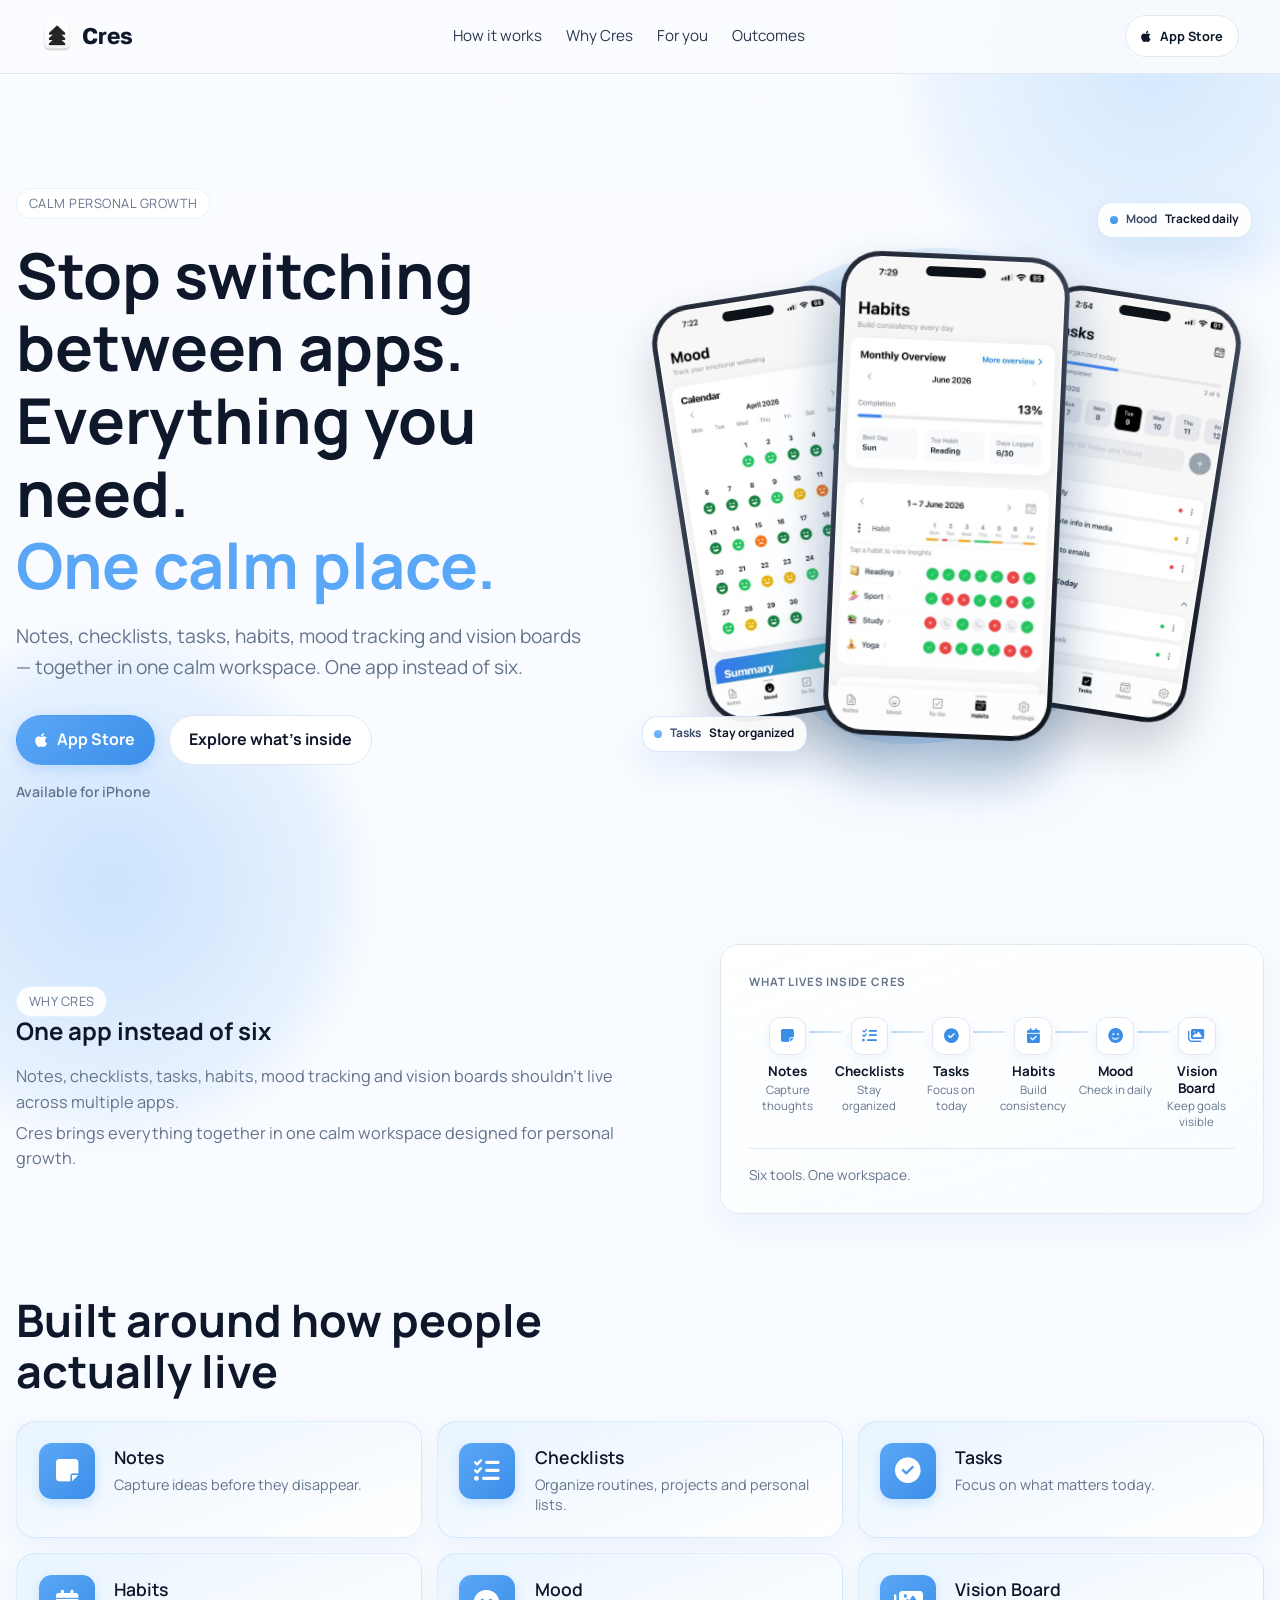
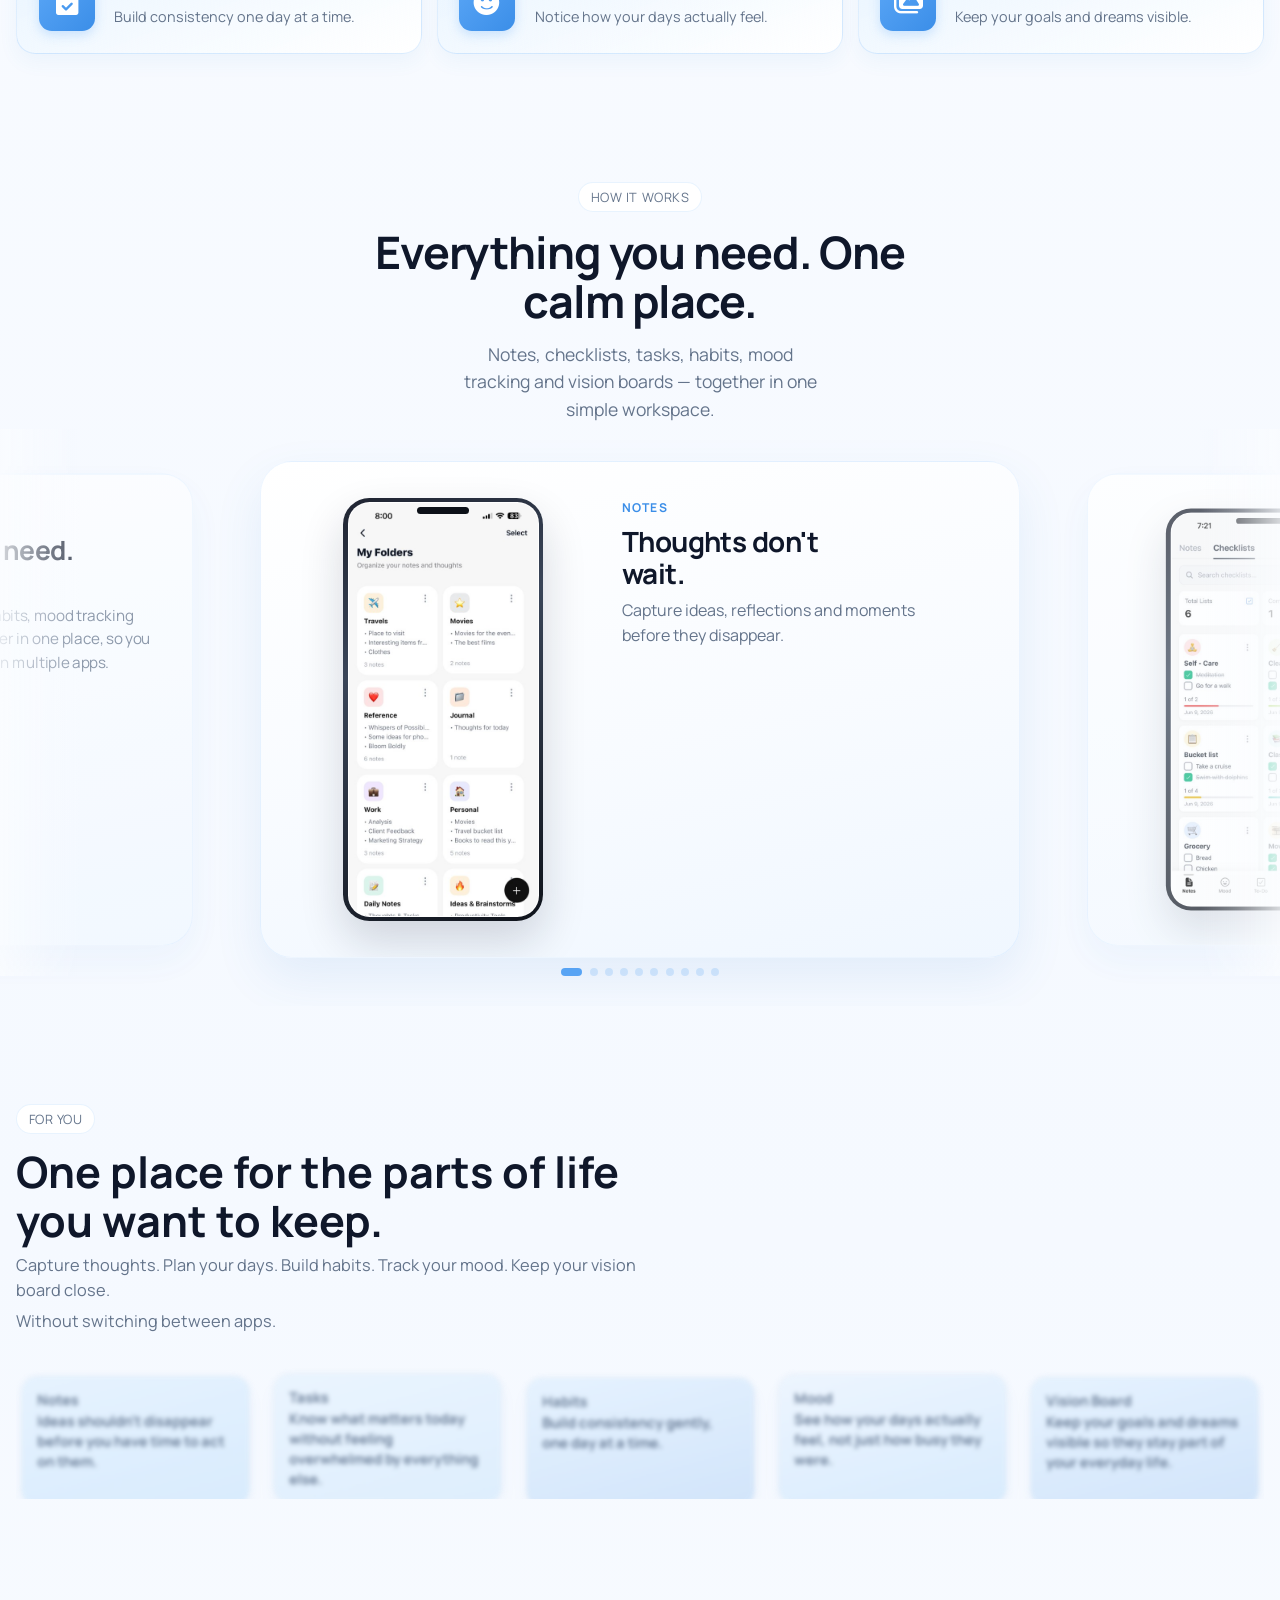
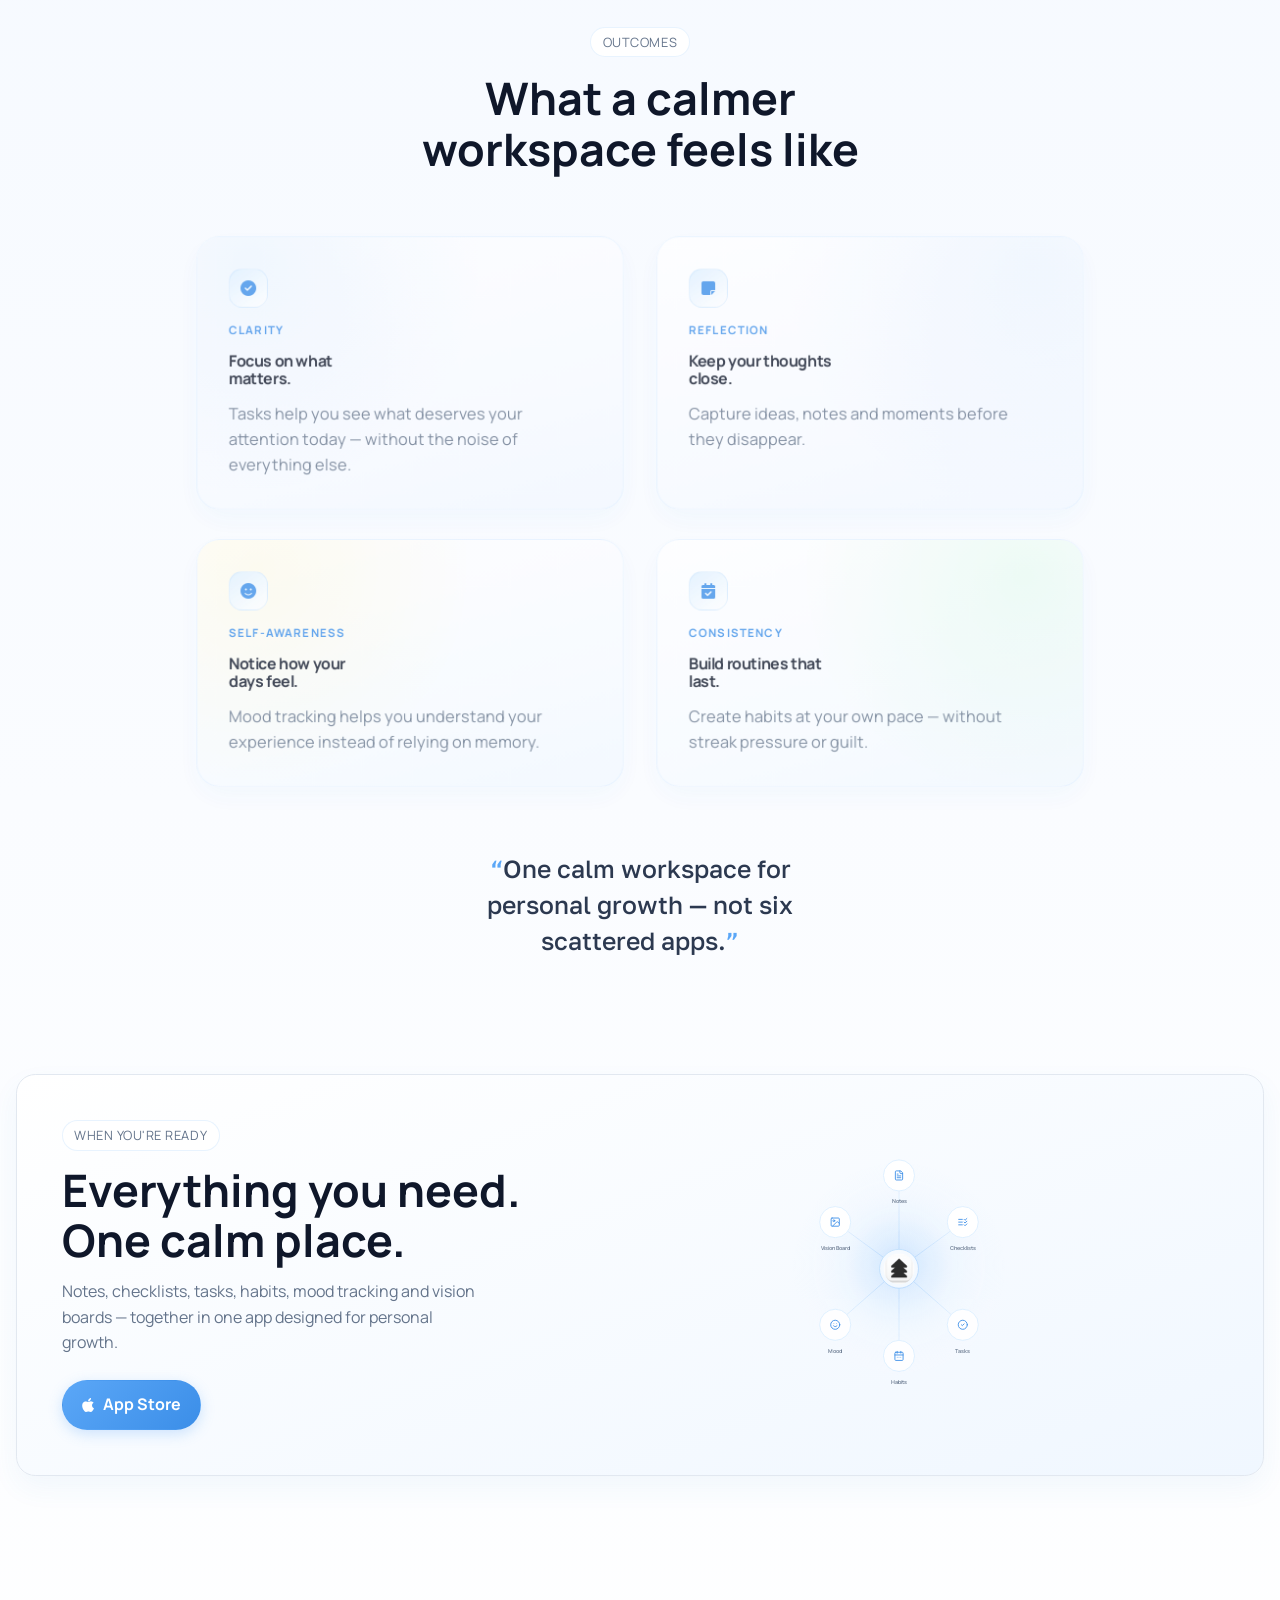
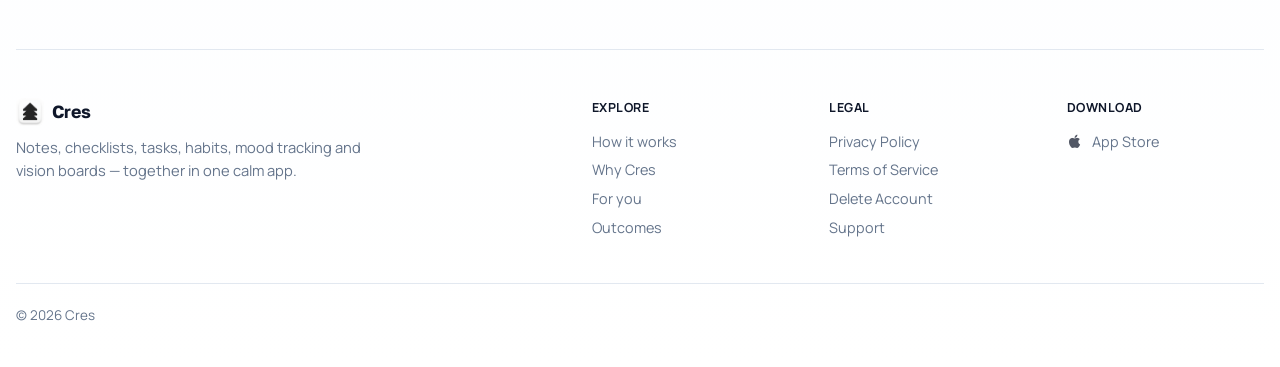
==== cres_v2/index.html @ 676e7a60 "Add files via upload" ====
<!doctype html>
<html lang="en">
  <head>
    <meta charset="UTF-8" />
    <meta name="viewport" content="width=device-width, initial-scale=1.0" />
    <meta
      name="description"
      content="Cres brings notes, checklists, tasks, habits, mood tracking and vision boards together in one calm workspace designed for personal growth."
    />
    <meta name="theme-color" content="#5BA7F7" />
    <link rel="canonical" href="https://cres-global.com/" />
    <meta property="og:type" content="website" />
    <meta property="og:site_name" content="Cres" />
    <meta property="og:title" content="Cres — Personal Growth in One Calm Workspace" />
    <meta
      property="og:description"
      content="Cres brings notes, checklists, tasks, habits, mood tracking and vision boards together in one calm workspace designed for personal growth."
    />
    <meta property="og:image" content="https://cres-global.com/assets/logo.png" />
    <meta property="og:url" content="https://cres-global.com/" />
    <meta name="twitter:card" content="summary_large_image" />
    <meta name="twitter:title" content="Cres — Personal Growth in One Calm Workspace" />
    <meta
      name="twitter:description"
      content="Cres brings notes, checklists, tasks, habits, mood tracking and vision boards together in one calm workspace designed for personal growth."
    />
    <meta name="twitter:image" content="https://cres-global.com/assets/logo.png" />
    <title>Cres — Personal Growth in One Calm Workspace</title>
    <link rel="icon" href="assets/logo.png" type="image/png" sizes="32x32" />
    <link rel="apple-touch-icon" href="assets/logo.png" sizes="180x180" />
    <link rel="preconnect" href="https://fonts.googleapis.com" />
    <link rel="preconnect" href="https://fonts.gstatic.com" crossorigin />
    <link
      href="https://fonts.googleapis.com/css2?family=Manrope:wght@400;500;700;800&family=Golos+Text:wght@500;700&display=swap"
      rel="stylesheet"
    />
    <link rel="stylesheet" href="https://cdnjs.cloudflare.com/ajax/libs/font-awesome/6.4.0/css/all.min.css" />
    <link rel="stylesheet" href="styles.css?v=20260709" />
  </head>
  <body>
    <div class="bg-glow glow-a" aria-hidden="true"></div>
    <div class="bg-glow glow-b" aria-hidden="true"></div>

    <header class="site-header">
      <a href="#top" class="logo">
        <img src="assets/logo.png" alt="" class="logo-mark" width="32" height="32" />
        Cres
      </a>
      <nav class="main-nav" aria-label="Main navigation">
        <a href="#features">How it works</a>
        <a href="#beyond">Why Cres</a>
        <a href="#audience">For you</a>
        <a href="#value">Outcomes</a>
      </nav>
      <div class="store-links" aria-label="Download links">
        <a href="https://apps.apple.com/us/app/cres-life-organizer/id6792547993" data-store="appstore" class="button button-ghost store-button">
          <i class="fa-brands fa-apple" aria-hidden="true"></i>
          App Store
        </a>
      </div>
      <button
        type="button"
        class="menu-toggle"
        aria-expanded="false"
        aria-controls="mobile-nav"
        aria-label="Open menu"
      >
        <span class="menu-toggle-bar" aria-hidden="true"></span>
        <span class="menu-toggle-bar" aria-hidden="true"></span>
        <span class="menu-toggle-bar" aria-hidden="true"></span>
      </button>
    </header>

    <div class="mobile-nav-backdrop" aria-hidden="true"></div>
    <nav id="mobile-nav" class="mobile-nav" aria-label="Mobile navigation" aria-hidden="true">
      <a href="#features">How it works</a>
      <a href="#beyond">Why Cres</a>
      <a href="#audience">For you</a>
      <a href="#value">Outcomes</a>
      <a href="#cta">Download</a>
      <div class="mobile-nav-stores">
        <a href="https://apps.apple.com/us/app/cres-life-organizer/id6792547993" data-store="appstore" class="mobile-store-link">
          <i class="fa-brands fa-apple" aria-hidden="true"></i>
          App Store
        </a>
      </div>
    </nav>

    <main id="top">
      <section class="hero reveal">
        <div class="hero-content">
          <p class="eyebrow">Calm personal growth</p>
          <h1>
            Stop switching between apps.
            <span class="hero-line-two">Everything you need. <span class="hero-accent">One calm place.</span></span>
          </h1>
          <p class="hero-copy">
            Notes, checklists, tasks, habits, mood tracking and vision boards —
            together in one calm workspace. One app instead of six.
          </p>
          <div class="hero-actions">
            <a href="https://apps.apple.com/us/app/cres-life-organizer/id6792547993" data-store="appstore" class="button">
              <i class="fa-brands fa-apple" aria-hidden="true"></i>
              App Store
            </a>
            <a href="#features" class="button button-ghost">Explore what's inside</a>
          </div>
          <p class="hero-platform-line">Available for iPhone</p>
        </div>
        <figure class="hero-visual" aria-label="Cres app — Mood, Habits and Tasks">
          <div class="hero-aura" aria-hidden="true"></div>
          <div class="hero-chip chip-top" aria-hidden="true">
            <span class="chip-dot"></span>
            Mood
            <strong>Tracked daily</strong>
          </div>
          <div class="hero-chip chip-bottom" aria-hidden="true">
            <span class="chip-dot chip-dot-soft"></span>
            Tasks
            <strong>Stay organized</strong>
          </div>
          <div class="hero-phones" aria-hidden="true">
            <div class="phone-mockup phone-mockup-left">
              <div class="phone-notch"></div>
              <div class="phone-screen">
                <img
                  src="assets/app-mood-screen.png"
                  alt="Cres Mood — calendar and emotional wellbeing"
                  class="phone-screen-img phone-crop-mood"
                  width="472"
                  height="1024"
                  loading="lazy"
                />
              </div>
            </div>
            <div class="phone-mockup phone-mockup-center" role="img" aria-label="Cres Habits — build consistency every day">
              <div class="phone-notch"></div>
              <div class="phone-screen">
                <img
                  src="assets/app-habits-screen.png"
                  alt="Cres Habits — weekly progress and consistency"
                  class="phone-screen-img phone-crop-habits"
                  width="472"
                  height="1024"
                  loading="eager"
                  fetchpriority="high"
                />
              </div>
            </div>
            <div class="phone-mockup phone-mockup-right">
              <div class="phone-notch"></div>
              <div class="phone-screen">
                <img
                  src="assets/app-tasks-screen.png"
                  alt="Cres Tasks — daily organization and focus"
                  class="phone-screen-img phone-crop-tasks"
                  width="490"
                  height="1024"
                  loading="lazy"
                />
              </div>
            </div>
          </div>
        </figure>
      </section>

      <section id="beyond" class="section reveal">
        <div class="beyond-layout">
          <div>
            <p class="eyebrow">Why Cres</p>
            <h2>One app instead of six</h2>
            <p class="audience-lead">
              Notes, checklists, tasks, habits, mood tracking and vision boards
              shouldn't live across multiple apps.
            </p>
            <p class="audience-lead">
              Cres brings everything together in one calm workspace designed for
              personal growth.
            </p>
          </div>
          <div class="beyond-flow-card" aria-label="Essential tools in one workspace">
            <p class="beyond-flow-label">What lives inside Cres</p>
            <ol class="beyond-flow-track">
              <li class="flow-node">
                <span class="flow-node-icon" aria-hidden="true"><i class="fas fa-note-sticky"></i></span>
                <span class="flow-node-text">
                  <span class="flow-node-label">Notes</span>
                  <span class="flow-node-hint">Capture thoughts</span>
                </span>
              </li>
              <li class="flow-node">
                <span class="flow-node-icon" aria-hidden="true"><i class="fas fa-list-check"></i></span>
                <span class="flow-node-text">
                  <span class="flow-node-label">Checklists</span>
                  <span class="flow-node-hint">Stay organized</span>
                </span>
              </li>
              <li class="flow-node">
                <span class="flow-node-icon" aria-hidden="true"><i class="fas fa-circle-check"></i></span>
                <span class="flow-node-text">
                  <span class="flow-node-label">Tasks</span>
                  <span class="flow-node-hint">Focus on today</span>
                </span>
              </li>
              <li class="flow-node">
                <span class="flow-node-icon" aria-hidden="true"><i class="fas fa-calendar-check"></i></span>
                <span class="flow-node-text">
                  <span class="flow-node-label">Habits</span>
                  <span class="flow-node-hint">Build consistency</span>
                </span>
              </li>
              <li class="flow-node">
                <span class="flow-node-icon" aria-hidden="true"><i class="fas fa-face-smile"></i></span>
                <span class="flow-node-text">
                  <span class="flow-node-label">Mood</span>
                  <span class="flow-node-hint">Check in daily</span>
                </span>
              </li>
              <li class="flow-node">
                <span class="flow-node-icon" aria-hidden="true"><i class="fas fa-images"></i></span>
                <span class="flow-node-text">
                  <span class="flow-node-label">Vision Board</span>
                  <span class="flow-node-hint">Keep goals visible</span>
                </span>
              </li>
            </ol>
            <p class="beyond-flow-caption">Six tools. One workspace.</p>
          </div>
        </div>
      </section>

      <section class="section reveal principles-grid">
        <div class="section-heading principles-heading">
          <h2>Built around how people actually live</h2>
        </div>
        <div class="principles-wrapper">
          <article class="principle-card">
            <div class="principle-icon">
              <i class="fas fa-note-sticky"></i>
            </div>
            <div class="principle-content">
              <strong>Notes</strong>
              <span>Capture ideas before they disappear.</span>
            </div>
          </article>
          <article class="principle-card">
            <div class="principle-icon">
              <i class="fas fa-list-check"></i>
            </div>
            <div class="principle-content">
              <strong>Checklists</strong>
              <span>Organize routines, projects and personal lists.</span>
            </div>
          </article>
          <article class="principle-card">
            <div class="principle-icon">
              <i class="fas fa-circle-check"></i>
            </div>
            <div class="principle-content">
              <strong>Tasks</strong>
              <span>Focus on what matters today.</span>
            </div>
          </article>
          <article class="principle-card">
            <div class="principle-icon">
              <i class="fas fa-calendar-check"></i>
            </div>
            <div class="principle-content">
              <strong>Habits</strong>
              <span>Build consistency one day at a time.</span>
            </div>
          </article>
          <article class="principle-card">
            <div class="principle-icon">
              <i class="fas fa-face-smile"></i>
            </div>
            <div class="principle-content">
              <strong>Mood</strong>
              <span>Notice how your days actually feel.</span>
            </div>
          </article>
          <article class="principle-card">
            <div class="principle-icon">
              <i class="fas fa-images"></i>
            </div>
            <div class="principle-content">
              <strong>Vision Board</strong>
              <span>Keep your goals and dreams visible.</span>
            </div>
          </article>
        </div>
      </section>

      <section id="features" class="section reveal">
        <div class="section-heading features-heading">
          <p class="eyebrow">How it works</p>
          <h2 class="features-title">Everything you need. One calm place.</h2>
          <p class="features-lead">
            Notes, checklists, tasks, habits, mood tracking and vision boards — together in one simple workspace.
          </p>
        </div>

        <div class="story-carousel-wrap">
          <div
            class="story-carousel"
            role="region"
            aria-label="What you can do with Cres — scroll to explore"
            tabindex="0"
          >
            <article class="story-slide">
              <div class="story-slide-visual">
                <div class="features-phone features-phone--story">
                  <div class="features-phone-bezel">
                    <div class="features-phone-notch" aria-hidden="true"></div>
                    <div class="features-phone-screen">
                      <img
                        src="assets/app-notes-screen.png"
                        alt="Cres Notes — folders for thoughts and reflections"
                        width="472"
                        height="1024"
                        loading="lazy"
                      />
                    </div>
                  </div>
                </div>
              </div>
              <div class="story-slide-copy">
                <p class="story-slide-label">Notes</p>
                <h3>Thoughts don't wait.</h3>
                <p>Capture ideas, reflections and moments before they disappear.</p>
              </div>
            </article>

            <article class="story-slide">
              <div class="story-slide-visual">
                <div class="features-phone features-phone--story">
                  <div class="features-phone-bezel">
                    <div class="features-phone-notch" aria-hidden="true"></div>
                    <div class="features-phone-screen">
                      <img
                        src="assets/app-checklists-screen.png"
                        alt="Cres Checklists — organized lists for everyday life"
                        width="472"
                        height="1024"
                        loading="lazy"
                      />
                    </div>
                  </div>
                </div>
              </div>
              <div class="story-slide-copy">
                <p class="story-slide-label">Checklists</p>
                <h3>Turn plans into action.</h3>
                <p>From grocery lists to travel packing, keep everything organized in one place.</p>
              </div>
            </article>

            <article class="story-slide">
              <div class="story-slide-visual">
                <div class="features-phone features-phone--story">
                  <div class="features-phone-bezel">
                    <div class="features-phone-notch" aria-hidden="true"></div>
                    <div class="features-phone-screen">
                      <img
                        src="assets/app-tasks-screen.png"
                        alt="Cres Tasks — clarity over clutter"
                        width="490"
                        height="1024"
                        loading="lazy"
                      />
                    </div>
                  </div>
                </div>
              </div>
              <div class="story-slide-copy">
                <p class="story-slide-label">Tasks</p>
                <h3>Clarity over clutter.</h3>
                <p>Focus on what matters today without feeling buried under everything else.</p>
              </div>
            </article>

            <article class="story-slide">
              <div class="story-slide-visual">
                <div class="features-phone features-phone--story">
                  <div class="features-phone-bezel">
                    <div class="features-phone-notch" aria-hidden="true"></div>
                    <div class="features-phone-screen">
                      <img
                        src="assets/app-habits-screen.png"
                        alt="Cres Habits — weekly rhythm and consistency"
                        width="472"
                        height="1024"
                        loading="lazy"
                      />
                    </div>
                  </div>
                </div>
              </div>
              <div class="story-slide-copy">
                <p class="story-slide-label">Habits</p>
                <h3>See what you return to.</h3>
                <p>Notice the quiet rhythms of your days without turning life into a scoreboard.</p>
              </div>
            </article>

            <article class="story-slide">
              <div class="story-slide-visual">
                <div class="features-phone features-phone--story">
                  <div class="features-phone-bezel">
                    <div class="features-phone-notch" aria-hidden="true"></div>
                    <div class="features-phone-screen">
                      <img
                        src="assets/app-mood-screen.png"
                        alt="Cres Mood — emotional calendar and daily check-ins"
                        class="story-shot-mood"
                        width="472"
                        height="1024"
                        loading="lazy"
                      />
                    </div>
                  </div>
                </div>
              </div>
              <div class="story-slide-copy">
                <p class="story-slide-label">Mood</p>
                <h3>Feelings have a shape.</h3>
                <p>Understand how your days actually feel, not just how busy they were.</p>
              </div>
            </article>

            <article class="story-slide">
              <div class="story-slide-visual">
                <div class="features-phone features-phone--story">
                  <div class="features-phone-bezel">
                    <div class="features-phone-notch" aria-hidden="true"></div>
                    <div class="features-phone-screen">
                      <img
                        src="assets/app-vision-board-screen.png"
                        alt="Cres Vision Board — goals and inspirations"
                        width="472"
                        height="1024"
                        loading="lazy"
                      />
                    </div>
                  </div>
                </div>
              </div>
              <div class="story-slide-copy">
                <p class="story-slide-label">Vision Board</p>
                <h3>Keep your future visible.</h3>
                <p>Collect goals, inspiration, places, experiences and dreams in one visual space you'll actually revisit.</p>
              </div>
            </article>

            <article class="story-slide">
              <div class="story-slide-visual">
                <div class="features-phone features-phone--story">
                  <div class="features-phone-bezel">
                    <div class="features-phone-notch" aria-hidden="true"></div>
                    <div class="features-phone-screen">
                      <img
                        src="assets/app-habit-analytics-screen.png"
                        alt="Cres Habit Analytics — streaks, heatmaps and progress"
                        width="472"
                        height="1024"
                        loading="lazy"
                      />
                    </div>
                  </div>
                </div>
              </div>
              <div class="story-slide-copy">
                <p class="story-slide-label">Habit Analytics</p>
                <h3>See your consistency.</h3>
                <p>Review streaks, heatmaps and progress for each habit — clearly and at your own pace.</p>
              </div>
            </article>

            <article class="story-slide">
              <div class="story-slide-visual">
                <div class="features-phone features-phone--story">
                  <div class="features-phone-bezel">
                    <div class="features-phone-notch" aria-hidden="true"></div>
                    <div class="features-phone-screen">
                      <img
                        src="assets/app-mood-analytics-screen.png"
                        alt="Cres Mood Analytics — mood counter and mood over time"
                        width="472"
                        height="1024"
                        loading="lazy"
                      />
                    </div>
                  </div>
                </div>
              </div>
              <div class="story-slide-copy">
                <p class="story-slide-label">Mood Analytics</p>
                <h3>Your mood over time.</h3>
                <p>Browse summaries, counters and trends from the moods you've logged — week by week.</p>
              </div>
            </article>

            <article class="story-slide">
              <div class="story-slide-visual">
                <div class="features-phone features-phone--story">
                  <div class="features-phone-bezel">
                    <div class="features-phone-notch" aria-hidden="true"></div>
                    <div class="features-phone-screen">
                      <img
                        src="assets/app-privacy-screen.png"
                        alt="Cres Privacy — App Locked with biometrics and PIN"
                        class="story-shot-privacy"
                        width="472"
                        height="1024"
                        loading="lazy"
                      />
                    </div>
                  </div>
                </div>
              </div>
              <div class="story-slide-copy">
                <p class="story-slide-label">Privacy</p>
                <h3>Your space stays yours.</h3>
                <p>Protect personal thoughts with PIN lock and biometric authentication.</p>
              </div>
            </article>

            <article class="story-slide story-slide--connected">
              <div class="story-slide-visual">
                <div class="story-connected-visual" aria-hidden="true">
                  <div class="story-connected-phones">
                    <div class="story-connected-phone">
                      <div class="story-connected-bezel">
                        <div class="story-connected-notch" aria-hidden="true"></div>
                        <div class="story-connected-screen">
                          <img src="assets/app-notes-screen.png" alt="" width="472" height="1024" loading="lazy" />
                        </div>
                      </div>
                    </div>
                    <div class="story-connected-phone">
                      <div class="story-connected-bezel">
                        <div class="story-connected-notch" aria-hidden="true"></div>
                        <div class="story-connected-screen">
                          <img src="assets/app-checklists-screen.png" alt="" width="472" height="1024" loading="lazy" />
                        </div>
                      </div>
                    </div>
                    <div class="story-connected-phone">
                      <div class="story-connected-bezel">
                        <div class="story-connected-notch" aria-hidden="true"></div>
                        <div class="story-connected-screen">
                          <img src="assets/app-tasks-screen.png" alt="" width="490" height="1024" loading="lazy" />
                        </div>
                      </div>
                    </div>
                    <div class="story-connected-phone">
                      <div class="story-connected-bezel">
                        <div class="story-connected-notch" aria-hidden="true"></div>
                        <div class="story-connected-screen">
                          <img src="assets/app-habits-screen.png" alt="" width="472" height="1024" loading="lazy" />
                        </div>
                      </div>
                    </div>
                    <div class="story-connected-phone">
                      <div class="story-connected-bezel">
                        <div class="story-connected-notch" aria-hidden="true"></div>
                        <div class="story-connected-screen">
                          <img src="assets/app-mood-screen.png" alt="" width="472" height="1024" loading="lazy" />
                        </div>
                      </div>
                    </div>
                    <div class="story-connected-phone">
                      <div class="story-connected-bezel">
                        <div class="story-connected-notch" aria-hidden="true"></div>
                        <div class="story-connected-screen">
                          <img src="assets/app-vision-board-screen.png" alt="" width="472" height="1024" loading="lazy" />
                        </div>
                      </div>
                    </div>
                  </div>
                </div>
              </div>
              <div class="story-slide-copy">
                <p class="story-slide-label">All in one place</p>
                <h3>Everything you need. One calm app.</h3>
                <p>Notes, checklists, tasks, habits, mood tracking and vision boards — together in one place, so you can stop switching between multiple apps.</p>
              </div>
            </article>
          </div>
          <div class="story-carousel-fade story-carousel-fade--left" aria-hidden="true"></div>
          <div class="story-carousel-fade story-carousel-fade--right" aria-hidden="true"></div>
          <div class="story-carousel-dots" role="tablist" aria-label="Slide navigation"></div>
        </div>
      </section>

      <section id="audience" class="section reveal audience-section">
        <div class="audience-intro">
          <p class="eyebrow">For you</p>
          <h2>One place for the parts of life you want to keep.</h2>
          <p class="audience-lead">
            Capture thoughts. Plan your days. Build habits. Track your mood. Keep your vision board close.
          </p>
          <p class="audience-lead">
            Without switching between apps.
          </p>
        </div>
        <div class="audience-cards-wrap">
          <div class="audience-cards" aria-label="Everyday situations Cres supports">
            <article class="audience-card tone-a">
              Notes<br />
              Ideas shouldn't disappear before you have time to act on them.
            </article>
            <article class="audience-card tone-b">
              Tasks<br />
              Know what matters today without feeling overwhelmed by everything else.
            </article>
            <article class="audience-card tone-c">
              Habits<br />
              Build consistency gently, one day at a time.
            </article>
            <article class="audience-card tone-d">
              Mood<br />
              See how your days actually feel, not just how busy they were.
            </article>
            <article class="audience-card tone-e">
              Vision Board<br />
              Keep your goals and dreams visible so they stay part of your everyday life.
            </article>
          </div>
        </div>
      </section>

      <section id="value" class="section reveal">
        <div class="section-heading value-heading">
          <p class="eyebrow">Outcomes</p>
          <h2>What a calmer workspace feels like</h2>
        </div>
        <div class="value-grid">
          <article class="value-item value-item--clarity">
            <div class="value-icon" aria-hidden="true">
              <i class="fas fa-circle-check"></i>
            </div>
            <p class="value-label">Clarity</p>
            <h3 class="value-headline">Focus on what matters.</h3>
            <p class="value-desc">
              Tasks help you see what deserves your attention today — without the noise of everything else.
            </p>
          </article>
          <article class="value-item value-item--reflection">
            <div class="value-icon" aria-hidden="true">
              <i class="fas fa-note-sticky"></i>
            </div>
            <p class="value-label">Reflection</p>
            <h3 class="value-headline">Keep your thoughts close.</h3>
            <p class="value-desc">
              Capture ideas, notes and moments before they disappear.
            </p>
          </article>
          <article class="value-item value-item--awareness">
            <div class="value-icon" aria-hidden="true">
              <i class="fas fa-face-smile"></i>
            </div>
            <p class="value-label">Self-awareness</p>
            <h3 class="value-headline">Notice how your days feel.</h3>
            <p class="value-desc">
              Mood tracking helps you understand your experience instead of relying on memory.
            </p>
          </article>
          <article class="value-item value-item--consistency">
            <div class="value-icon" aria-hidden="true">
              <i class="fas fa-calendar-check"></i>
            </div>
            <p class="value-label">Consistency</p>
            <h3 class="value-headline">Build routines that last.</h3>
            <p class="value-desc">
              Create habits at your own pace — without streak pressure or guilt.
            </p>
          </article>
        </div>
      </section>

      <blockquote class="pull-quote reveal">
        <p>One calm workspace for personal growth — not six scattered apps.</p>
      </blockquote>

      <section id="cta" class="cta reveal">
        <div class="cta-layout">
          <div class="cta-content">
            <p class="eyebrow">When you're ready</p>
            <h2>Everything you need. One calm place.</h2>
            <p>
              Notes, checklists, tasks, habits, mood tracking and vision boards — together in one app designed for personal growth.
            </p>
            <div class="cta-actions">
              <a href="https://apps.apple.com/us/app/cres-life-organizer/id6792547993" data-store="appstore" class="button">
                <i class="fa-brands fa-apple" aria-hidden="true"></i>
                App Store
              </a>
            </div>
          </div>
          <figure class="cta-visual" aria-hidden="true">
            <svg class="cta-orbit-art" xmlns="http://www.w3.org/2000/svg" viewBox="0 0 360 360" fill="none" aria-hidden="true">
              <defs>
                <radialGradient id="cta-glow" cx="50%" cy="48%" r="54%">
                  <stop offset="0%" stop-color="#93C5FD" stop-opacity="0.45" />
                  <stop offset="55%" stop-color="#DDEFFF" stop-opacity="0.18" />
                  <stop offset="100%" stop-color="#FAFCFF" stop-opacity="0" />
                </radialGradient>
                <radialGradient id="cta-hub-fill" cx="50%" cy="44%" r="70%">
                  <stop offset="0%" stop-color="#FFFFFF" />
                  <stop offset="100%" stop-color="#EDF6FF" />
                </radialGradient>
                <linearGradient id="cta-hub-ring" x1="0%" y1="0%" x2="100%" y2="100%">
                  <stop offset="0%" stop-color="#C8E4FC" />
                  <stop offset="100%" stop-color="#93C5FD" stop-opacity="0.5" />
                </linearGradient>
                <linearGradient id="line-a" gradientUnits="userSpaceOnUse" x1="180" y1="52" x2="180" y2="147">
                  <stop offset="0%" stop-color="#5BA7F7" stop-opacity="0.12" />
                  <stop offset="100%" stop-color="#5BA7F7" stop-opacity="0.3" />
                </linearGradient>
                <linearGradient id="line-b" gradientUnits="userSpaceOnUse" x1="262" y1="112" x2="200.2" y2="157.2">
                  <stop offset="0%" stop-color="#5BA7F7" stop-opacity="0.12" />
                  <stop offset="100%" stop-color="#5BA7F7" stop-opacity="0.3" />
                </linearGradient>
                <linearGradient id="line-c" gradientUnits="userSpaceOnUse" x1="262" y1="244" x2="198.7" y2="188.4">
                  <stop offset="0%" stop-color="#5BA7F7" stop-opacity="0.12" />
                  <stop offset="100%" stop-color="#5BA7F7" stop-opacity="0.3" />
                </linearGradient>
                <linearGradient id="line-d" gradientUnits="userSpaceOnUse" x1="180" y1="284" x2="180" y2="197">
                  <stop offset="0%" stop-color="#5BA7F7" stop-opacity="0.12" />
                  <stop offset="100%" stop-color="#5BA7F7" stop-opacity="0.3" />
                </linearGradient>
                <linearGradient id="line-e" gradientUnits="userSpaceOnUse" x1="98" y1="244" x2="161.3" y2="188.4">
                  <stop offset="0%" stop-color="#5BA7F7" stop-opacity="0.12" />
                  <stop offset="100%" stop-color="#5BA7F7" stop-opacity="0.3" />
                </linearGradient>
                <linearGradient id="line-f" gradientUnits="userSpaceOnUse" x1="98" y1="112" x2="159.8" y2="157.2">
                  <stop offset="0%" stop-color="#5BA7F7" stop-opacity="0.12" />
                  <stop offset="100%" stop-color="#5BA7F7" stop-opacity="0.3" />
                </linearGradient>
                <clipPath id="cta-logo-clip">
                  <circle cx="180" cy="172" r="20" />
                </clipPath>
              </defs>
              <circle cx="180" cy="172" r="136" fill="url(#cta-glow)" />
              <g stroke-linecap="round" fill="none">
                <path d="M180 52 Q180 99.5 180 147" stroke="url(#line-a)" stroke-width="1" />
                <path d="M262 112 Q231 134.6 200.2 157.2" stroke="url(#line-b)" stroke-width="1" />
                <path d="M262 244 Q230.4 216.2 198.7 188.4" stroke="url(#line-c)" stroke-width="1" />
                <path d="M180 284 Q180 240.5 180 197" stroke="url(#line-d)" stroke-width="1" />
                <path d="M98 244 Q129.6 216.2 161.3 188.4" stroke="url(#line-e)" stroke-width="1" />
                <path d="M98 112 Q128.9 134.6 159.8 157.2" stroke="url(#line-f)" stroke-width="1" />
              </g>
              <circle cx="180" cy="172" r="25" fill="url(#cta-hub-fill)" stroke="url(#cta-hub-ring)" stroke-width="1.25" />
              <image href="assets/logo.png" x="160" y="152" width="40" height="40" clip-path="url(#cta-logo-clip)" preserveAspectRatio="xMidYMid meet" />
              <g transform="translate(180 52)">
                <circle r="20" fill="#FFFFFF" stroke="#DDEFFF" stroke-width="1.2" />
                <g transform="translate(-7 -7) scale(0.583333)" stroke="#3B8EE8" stroke-width="2" stroke-linecap="round" stroke-linejoin="round" fill="none">
                  <path d="M15 2H6a2 2 0 0 0-2 2v16a2 2 0 0 0 2 2h12a2 2 0 0 0 2-2V7Z" />
                  <path d="M14 2v4a2 2 0 0 0 2 2h4" />
                  <path d="M10 9H8" />
                  <path d="M16 13H8" />
                  <path d="M16 17H8" />
                </g>
                <text x="0" y="36" text-anchor="middle" font-family="Manrope, sans-serif" font-size="7" font-weight="600" fill="#64748B">Notes</text>
              </g>
              <g transform="translate(262 112)">
                <circle r="20" fill="#FFFFFF" stroke="#DDEFFF" stroke-width="1.2" />
                <g transform="translate(-7 -7) scale(0.583333)" stroke="#3B8EE8" stroke-width="2" stroke-linecap="round" stroke-linejoin="round" fill="none">
                  <path d="M11 18H3" />
                  <path d="M11 12H3" />
                  <path d="M11 6H3" />
                  <path d="m15 18 2 2 4-4" />
                  <path d="m15 12 2 2 4-4" />
                  <path d="m15 6 2 2 4-4" />
                </g>
                <text x="0" y="36" text-anchor="middle" font-family="Manrope, sans-serif" font-size="7" font-weight="600" fill="#64748B">Checklists</text>
              </g>
              <g transform="translate(262 244)">
                <circle r="20" fill="#FFFFFF" stroke="#DDEFFF" stroke-width="1.2" />
                <g transform="translate(-7 -7) scale(0.583333)" stroke="#3B8EE8" stroke-width="2" stroke-linecap="round" stroke-linejoin="round" fill="none">
                  <circle cx="12" cy="12" r="10" />
                  <path d="m9 12 2 2 4-4" />
                </g>
                <text x="0" y="36" text-anchor="middle" font-family="Manrope, sans-serif" font-size="7" font-weight="600" fill="#64748B">Tasks</text>
              </g>
              <g transform="translate(180 284)">
                <circle r="20" fill="#FFFFFF" stroke="#DDEFFF" stroke-width="1.2" />
                <g transform="translate(-7 -7) scale(0.583333)" stroke="#3B8EE8" stroke-width="2" stroke-linecap="round" stroke-linejoin="round" fill="none">
                  <rect x="3" y="4" width="18" height="18" rx="2" />
                  <path d="M16 2v4" />
                  <path d="M8 2v4" />
                  <path d="M3 10h18" />
                  <circle cx="8" cy="15" r="1" fill="#3B8EE8" stroke="none" />
                  <circle cx="12" cy="15" r="1" fill="#3B8EE8" stroke="none" />
                  <circle cx="16" cy="15" r="1" fill="#3B8EE8" stroke="none" />
                </g>
                <text x="0" y="36" text-anchor="middle" font-family="Manrope, sans-serif" font-size="7" font-weight="600" fill="#64748B">Habits</text>
              </g>
              <g transform="translate(98 244)">
                <circle r="20" fill="#FFFFFF" stroke="#DDEFFF" stroke-width="1.2" />
                <g transform="translate(-7 -7) scale(0.583333)" stroke="#3B8EE8" stroke-width="2" stroke-linecap="round" stroke-linejoin="round" fill="none">
                  <circle cx="12" cy="12" r="10" />
                  <path d="M8 14s1.5 2 4 2 4-2 4-2" />
                  <circle cx="9" cy="9" r="1" fill="#3B8EE8" stroke="none" />
                  <circle cx="15" cy="9" r="1" fill="#3B8EE8" stroke="none" />
                </g>
                <text x="0" y="36" text-anchor="middle" font-family="Manrope, sans-serif" font-size="7" font-weight="600" fill="#64748B">Mood</text>
              </g>
              <g transform="translate(98 112)">
                <circle r="20" fill="#FFFFFF" stroke="#DDEFFF" stroke-width="1.2" />
                <g transform="translate(-7 -7) scale(0.583333)" stroke="#3B8EE8" stroke-width="2" stroke-linecap="round" stroke-linejoin="round" fill="none">
                  <rect x="3" y="3" width="18" height="18" rx="2" />
                  <circle cx="9" cy="9" r="2" />
                  <path d="m21 15-3.086-3.086a2 2 0 0 0-2.828 0L6 21" />
                </g>
                <text x="0" y="36" text-anchor="middle" font-family="Manrope, sans-serif" font-size="7" font-weight="600" fill="#64748B">Vision Board</text>
              </g>
            </svg>
          </figure>
        </div>
      </section>
    </main>

    <footer class="site-footer">
      <div class="footer-inner">
        <div class="footer-top">
          <div class="footer-brand">
            <a href="#top" class="footer-logo">
              <img src="assets/logo.png" alt="" class="footer-logo-mark" width="28" height="28" />
              <span>Cres</span>
            </a>
            <p class="footer-tagline">Notes, checklists, tasks, habits, mood tracking and vision boards — together in one calm app.</p>
          </div>

          <div class="footer-columns">
            <div class="footer-col">
              <p class="footer-col-title">Explore</p>
              <nav class="footer-links" aria-label="Page sections">
                <a href="#features">How it works</a>
                <a href="#beyond">Why Cres</a>
                <a href="#audience">For you</a>
                <a href="#value">Outcomes</a>
              </nav>
            </div>

            <div class="footer-col">
              <p class="footer-col-title">Legal</p>
              <nav class="footer-links" aria-label="Legal">
                <a href="privacy.html">Privacy Policy</a>
                <a href="terms.html">Terms of Service</a>
                <a href="delete-account.html">Delete Account</a>
                <a href="support.html">Support</a>
              </nav>
            </div>

            <div class="footer-col">
              <p class="footer-col-title">Download</p>
              <nav class="footer-links footer-stores" aria-label="Download Cres">
                <a href="https://apps.apple.com/us/app/cres-life-organizer/id6792547993" data-store="appstore" class="footer-store-link">
                  <i class="fa-brands fa-apple" aria-hidden="true"></i>
                  App Store
                </a>
              </nav>
            </div>
          </div>
        </div>

        <div class="footer-bottom">
          <p class="footer-copy">&copy; 2026 Cres</p>
        </div>
      </div>
    </footer>

    <script src="script.js?v=20260709" defer></script>
  </body>
</html>
---- cres_v2/styles.css ----
:root {
  --bg: #fafcff;
  --paper: #ffffff;
  --panel: #ffffff;
  --text: #0f172a;
  --muted: #64748b;
  --brand: #5ba7f7;
  --brand-2: #3b8ee8;
  --accent: #ddefff;
  --border: #e2e8f0;
  --outline: rgba(91, 167, 247, 0.14);
  --radius-lg: 1.8rem;
  --radius-md: 1.2rem;
  --shadow: 0 24px 60px rgba(59, 130, 210, 0.08);
  --shadow-soft: 0 12px 28px rgba(59, 130, 210, 0.06);
}

* {
  box-sizing: border-box;
}

html {
  scroll-behavior: smooth;
  overflow-x: hidden;
}

body {
  margin: 0;
  min-height: 100vh;
  font-family: "Manrope", "Segoe UI", sans-serif;
  color: var(--text);
  background: linear-gradient(180deg, #fafcff 0%, #f5f9ff 55%, #ffffff 100%);
  line-height: 1.6;
  overflow-x: hidden;
}

.bg-glow {
  position: fixed;
  width: min(48vw, 30rem);
  aspect-ratio: 1;
  border-radius: 999px;
  filter: blur(18px);
  z-index: -1;
  pointer-events: none;
  opacity: 0.65;
}

.glow-a {
  top: -11rem;
  right: -7rem;
  background: radial-gradient(circle, rgba(147, 197, 253, 0.55), rgba(147, 197, 253, 0));
}

.glow-b {
  bottom: -14rem;
  left: -8rem;
  background: radial-gradient(circle, rgba(91, 167, 247, 0.45), rgba(91, 167, 247, 0));
}

.site-header {
  position: sticky;
  top: 0;
  backdrop-filter: blur(12px);
  background: rgba(250, 252, 255, 0.88);
  border-bottom: 1px solid var(--border);
  display: flex;
  align-items: center;
  justify-content: space-between;
  gap: 1rem;
  padding: 0.95rem clamp(1rem, 3.2vw, 3rem);
  min-height: calc(0.95rem * 2 + 2.5rem);
  z-index: 30;
}

.logo {
  display: inline-flex;
  align-items: center;
  gap: 0.55rem;
  font-family: "Golos Text", sans-serif;
  font-size: clamp(1.18rem, 1.1rem + 0.4vw, 1.56rem);
  font-weight: 700;
  color: var(--text);
  text-decoration: none;
  letter-spacing: 0.01em;
}

.logo-mark {
  display: block;
  width: 2rem;
  height: 2rem;
  border-radius: 0.45rem;
  flex-shrink: 0;
}

.main-nav {
  display: none;
  gap: 1.5rem;
}

.store-links {
  display: flex;
  align-items: center;
  gap: 0.45rem;
}

.store-button {
  padding: 0.56rem 0.8rem;
  font-size: 0.76rem;
  white-space: nowrap;
  gap: 0.6rem;
}

.button:has(.fa-apple),
.mobile-store-link:has(.fa-apple),
.footer-store-link:has(.fa-apple) {
  gap: 0.6rem;
}

.badge-soon {
  display: inline-flex;
  align-items: center;
  padding: 0.12rem 0.42rem;
  border-radius: 999px;
  background: rgba(91, 167, 247, 0.14);
  color: var(--brand-2);
  font-size: 0.62rem;
  font-weight: 800;
  letter-spacing: 0.04em;
  text-transform: uppercase;
  line-height: 1.2;
}

.menu-toggle {
  display: flex;
  flex-direction: column;
  justify-content: center;
  gap: 0.28rem;
  width: 2.5rem;
  height: 2.5rem;
  padding: 0.45rem;
  border: 1px solid var(--border);
  border-radius: 0.65rem;
  background: rgba(255, 255, 255, 0.95);
  cursor: pointer;
  flex-shrink: 0;
  position: relative;
  z-index: 30;
}

.menu-toggle:focus-visible {
  outline: 2px solid var(--brand);
  outline-offset: 2px;
}

.menu-toggle-bar {
  display: block;
  width: 100%;
  height: 2px;
  border-radius: 999px;
  background: var(--text);
  transition: transform 280ms cubic-bezier(0.22, 1, 0.36, 1), opacity 220ms ease;
}

.menu-toggle[aria-expanded="true"] .menu-toggle-bar:nth-child(1) {
  transform: translateY(0.42rem) rotate(45deg);
}

.menu-toggle[aria-expanded="true"] .menu-toggle-bar:nth-child(2) {
  opacity: 0;
}

.menu-toggle[aria-expanded="true"] .menu-toggle-bar:nth-child(3) {
  transform: translateY(-0.42rem) rotate(-45deg);
}

.mobile-nav-backdrop {
  position: fixed;
  inset: 0;
  background: rgba(15, 23, 42, 0.35);
  z-index: 24;
  opacity: 0;
  visibility: hidden;
  pointer-events: none;
  transition: opacity 280ms ease, visibility 280ms ease;
}

.mobile-nav-backdrop.is-open {
  opacity: 1;
  visibility: visible;
  pointer-events: auto;
}

.mobile-nav {
  display: flex;
  position: fixed;
  top: 0;
  right: 0;
  width: min(18rem, 88vw);
  height: 100dvh;
  padding: 5rem 1.25rem 1.5rem;
  flex-direction: column;
  gap: 0.35rem;
  background: rgba(250, 252, 255, 0.98);
  border-left: 1px solid var(--border);
  box-shadow: -12px 0 40px rgba(59, 130, 210, 0.12);
  z-index: 25;
  overflow-y: auto;
  transform: translateX(105%);
  visibility: hidden;
  pointer-events: none;
  transition:
    transform 320ms cubic-bezier(0.22, 1, 0.36, 1),
    visibility 320ms ease;
  will-change: transform;
}

.mobile-nav.is-open {
  transform: translateX(0);
  visibility: visible;
  pointer-events: auto;
}

.mobile-nav.is-open a {
  animation: mobile-nav-link-in 360ms cubic-bezier(0.22, 1, 0.36, 1) both;
}

.mobile-nav.is-open a:nth-child(1) { animation-delay: 40ms; }
.mobile-nav.is-open a:nth-child(2) { animation-delay: 70ms; }
.mobile-nav.is-open a:nth-child(3) { animation-delay: 100ms; }
.mobile-nav.is-open a:nth-child(4) { animation-delay: 130ms; }
.mobile-nav.is-open a:nth-child(5) { animation-delay: 160ms; }
.mobile-nav.is-open .mobile-nav-stores a:nth-child(1) { animation-delay: 190ms; }
.mobile-nav.is-open .mobile-nav-stores a:nth-child(2) { animation-delay: 220ms; }

@keyframes mobile-nav-link-in {
  from {
    opacity: 0;
    transform: translateX(0.65rem);
  }

  to {
    opacity: 1;
    transform: translateX(0);
  }
}

.mobile-nav a {
  display: block;
  padding: 0.72rem 0.5rem;
  color: var(--text);
  text-decoration: none;
  font-weight: 600;
  border-radius: 0.55rem;
}

.mobile-nav a:hover,
.mobile-nav a:focus-visible {
  background: rgba(221, 239, 255, 0.65);
}

.mobile-nav-stores {
  margin-top: 1rem;
  padding-top: 1rem;
  border-top: 1px solid var(--border);
  display: flex;
  flex-direction: column;
  gap: 0.5rem;
}

.mobile-store-link {
  display: inline-flex !important;
  align-items: center;
  gap: 0.5rem;
}

body.nav-open {
  overflow: hidden;
}

.main-nav a {
  color: #2c3950;
  text-decoration: none;
  font-size: 0.95rem;
}

.main-nav a:hover,
.main-nav a:focus-visible {
  color: #0c1424;
}

main {
  width: min(80rem, 100% - 2rem);
  margin: 0 auto;
  padding-bottom: 6rem;
  max-width: 100%;
  overflow-x: visible;
}

.hero {
  display: grid;
  gap: 2.4rem;
  align-items: center;
  padding-top: clamp(3.2rem, 8vw, 7rem);
  position: relative;
}

.hero-content {
  max-width: 39rem;
}

.hero-visual {
  margin: 0;
  display: flex;
  justify-content: center;
  position: relative;
  min-height: clamp(26rem, 72vw, 38rem);
  align-items: center;
  isolation: isolate;
  overflow: visible;
  width: 100%;
  max-width: 100%;
  padding-inline: clamp(0.75rem, 4vw, 2rem);
}

.hero-visual::before,
.hero-visual::after {
  content: "";
  position: absolute;
  top: 0;
  bottom: 0;
  width: clamp(1.25rem, 8vw, 3rem);
  z-index: 6;
  pointer-events: none;
}

.hero-visual::before {
  left: 0;
  background: linear-gradient(
    to right,
    rgba(250, 252, 255, 0.97) 0%,
    rgba(250, 252, 255, 0.55) 45%,
    transparent 100%
  );
}

.hero-visual::after {
  right: 0;
  background: linear-gradient(
    to left,
    rgba(250, 252, 255, 0.97) 0%,
    rgba(250, 252, 255, 0.55) 45%,
    transparent 100%
  );
}

.hero-phones {
  position: relative;
  display: flex;
  align-items: center;
  justify-content: center;
  width: min(100%, 32rem);
  min-height: clamp(22rem, 62vw, 32rem);
  padding: clamp(0.75rem, 2.5vw, 1.5rem) clamp(0.25rem, 2vw, 0.75rem);
}

.hero .hero-phones {
  width: min(100%, 34rem);
}

.hero .hero-visual {
  min-height: clamp(27rem, 74vw, 40rem);
}

.hero .phone-mockup {
  width: clamp(7.3rem, 30vw, 12.5rem);
}

.hero .phone-mockup-center {
  width: clamp(8.45rem, 34vw, 14.1rem);
  box-shadow:
    0 36px 64px rgba(59, 130, 210, 0.26),
    0 28px 52px rgba(18, 26, 43, 0.22),
    0 0 0 1px rgba(255, 255, 255, 0.08) inset;
}

.phone-mockup {
  --phone-bezel: clamp(0.22rem, 0.55vw, 0.32rem);
  position: relative;
  flex: 0 0 auto;
  display: flex;
  flex-direction: column;
  width: clamp(6.8rem, 28vw, 11.5rem);
  padding: var(--phone-bezel);
  border-radius: clamp(1.65rem, 4vw, 2.45rem);
  background: linear-gradient(150deg, #1f2431 0%, #3a4558 30%, #0f131b 100%);
  box-shadow:
    0 24px 48px rgba(18, 26, 43, 0.22),
    0 0 0 1px rgba(255, 255, 255, 0.06) inset;
  transition: filter 100ms ease-out, transform 100ms ease-out;
  will-change: transform;
}

.phone-mockup-left {
  z-index: 1;
  transform: rotate(-11deg) translateY(0.35rem);
  margin-right: clamp(-2.4rem, -9vw, -1.6rem);
}

.phone-mockup-center {
  z-index: 3;
  width: clamp(7.8rem, 32vw, 13rem);
  transform: rotate(2.5deg);
  box-shadow:
    0 32px 56px rgba(59, 130, 210, 0.22),
    0 24px 48px rgba(18, 26, 43, 0.2),
    0 0 0 1px rgba(255, 255, 255, 0.08) inset;
}

.phone-mockup-right {
  z-index: 2;
  transform: rotate(11deg) translateY(0.35rem);
  margin-left: clamp(-2.4rem, -9vw, -1.6rem);
}

.phone-notch {
  position: absolute;
  top: calc(var(--phone-bezel) + clamp(0.32rem, 0.9vw, 0.48rem));
  left: 50%;
  transform: translateX(-50%);
  width: 26%;
  height: clamp(0.42rem, 1vw, 0.62rem);
  border-radius: 999px;
  background: #0d1118;
  z-index: 2;
}

.phone-screen {
  width: 100%;
  aspect-ratio: 472 / 1024;
  border-radius: clamp(1.45rem, 3.6vw, 2.15rem);
  background: #ffffff;
  overflow: hidden;
  border: 1px solid rgba(255, 255, 255, 0.35);
}

.phone-screen-img {
  display: block;
  width: 100%;
  height: 100%;
  object-fit: cover;
  object-position: top center;
}

.hero-aura {
  position: absolute;
  width: min(92%, 31rem);
  aspect-ratio: 1;
  border-radius: 48% 52% 59% 41% / 42% 53% 47% 58%;
  background:
    radial-gradient(circle at 34% 30%, rgba(147, 197, 253, 0.5), transparent 58%),
    radial-gradient(circle at 72% 72%, rgba(91, 167, 247, 0.42), transparent 62%),
    linear-gradient(140deg, rgba(255, 255, 255, 0.95), rgba(221, 239, 255, 0.88));
  filter: blur(0.4px);
  z-index: -1;
  transition: transform 100ms ease-out, filter 100ms ease-out;
}

.hero-chip {
  position: absolute;
  display: inline-flex;
  align-items: center;
  gap: 0.5rem;
  padding: 0.48rem 0.72rem;
  border-radius: 0.95rem;
  background: rgba(255, 255, 255, 0.92);
  border: 1px solid rgba(186, 210, 240, 0.55);
  box-shadow: 0 16px 34px rgba(59, 130, 210, 0.12);
  font-size: 0.74rem;
  font-weight: 700;
  color: #3a4a68;
  backdrop-filter: blur(8px);
  z-index: 10;
}

.hero-chip strong {
  color: #0f172a;
}

.chip-dot {
  width: 0.5rem;
  height: 0.5rem;
  border-radius: 999px;
  background: linear-gradient(180deg, var(--brand), var(--brand-2));
}

.chip-dot-soft {
  background: linear-gradient(180deg, #7bbdf9, #5ba7f7);
}

.chip-top {
  top: 4%;
  right: 2%;
}

.chip-bottom {
  bottom: 10%;
  left: 0;
}

.chip-left {
  left: 0;
  top: 28%;
}

.chip-right {
  right: 0;
  bottom: 22%;
}

.eyebrow {
  display: inline-flex;
  margin: 0;
  padding: 0.25rem 0.72rem;
  border: 1px solid var(--outline);
  border-radius: 999px;
  background: rgba(255, 255, 255, 0.92);
  color: var(--muted);
  font-size: 0.8rem;
  letter-spacing: 0.04em;
  text-transform: uppercase;
}

h1,
h2,
h3 {
  margin-top: 0;
  line-height: 1.15;
}

h1 {
  margin-bottom: 1rem;
  margin-top: 1.25rem;
  font-size: clamp(2.1rem, 1.2rem + 4.6vw, 4.8rem);
  max-width: 20ch;
}

.hero h1 {
  font-size: clamp(1.72rem, 0.98rem + 3.8vw, 3.95rem);
  max-width: 22ch;
}

.hero h1 .hero-line-two {
  display: block;
  color: var(--text);
}

.hero h1 .hero-accent {
  color: var(--brand);
}

h1 span {
  display: block;
  color: var(--brand);
}

.hero-copy {
  max-width: 58ch;
  color: var(--muted);
  font-size: clamp(1.02rem, 0.95rem + 0.33vw, 1.2rem);
}

.hero-actions {
  display: flex;
  flex-wrap: wrap;
  gap: 0.85rem;
  margin-top: 2rem;
}

.hero-platform-line {
  margin: 1rem 0 0;
  color: var(--muted);
  font-size: 0.88rem;
  font-weight: 600;
}

.button {
  display: inline-flex;
  justify-content: center;
  align-items: center;
  border-radius: 999px;
  border: 1px solid transparent;
  padding: 0.72rem 1.18rem;
  color: #ffffff;
  font-weight: 700;
  text-decoration: none;
  background: linear-gradient(135deg, var(--brand) 0%, var(--brand-2) 100%);
  box-shadow: 0 4px 14px rgba(91, 167, 247, 0.28);
  transition: transform 220ms ease, box-shadow 220ms ease;
}

.button:hover,
.button:focus-visible {
  transform: translateY(-1px);
  box-shadow: 0 14px 36px rgba(91, 167, 247, 0.34);
}

.button-ghost {
  background: #ffffff;
  border-color: var(--border);
  color: var(--text);
  box-shadow: none;
}

.button-ghost:hover,
.button-ghost:focus-visible {
  border-color: rgba(91, 167, 247, 0.45);
  background: rgba(221, 239, 255, 0.35);
  box-shadow: 0 8px 20px rgba(91, 167, 247, 0.1);
}

.section {
  margin-top: clamp(5rem, 10vw, 9.5rem);
  max-width: 100%;
  min-width: 0;
}

.story-layout {
  display: grid;
  gap: 1.1rem;
}

.story-card {
  border-radius: var(--radius-lg);
  overflow: hidden;
  background: var(--panel);
  box-shadow: var(--shadow);
  border: 1px solid rgba(83, 105, 145, 0.12);
}

.story-card img {
  width: 100%;
  object-fit: cover;
  display: block;
}

.story-main img {
  height: clamp(16rem, 40vw, 28rem);
}

.story-side img {
  height: clamp(13rem, 34vw, 22rem);
}

.story-content {
  padding: clamp(1.3rem, 2.5vw, 2rem);
}

.story-content h2 {
  margin-top: 0.9rem;
  margin-bottom: 0.9rem;
  font-size: clamp(1.5rem, 1.2rem + 1.9vw, 2.8rem);
  max-width: 20ch;
}

.story-content p {
  margin: 0;
  color: var(--muted);
  max-width: 58ch;
}

.principles-grid {
  margin-top: clamp(3rem, 7vw, 5rem);
  margin-bottom: clamp(2rem, 5vw, 4rem);
}

.principles-heading {
  margin-bottom: 1.25rem;
}

.principles-heading h2 {
  margin: 0;
  font-size: clamp(1.5rem, 1.15rem + 2.1vw, 2.8rem);
  max-width: 22ch;
}

.principles-wrapper {
  display: grid;
  gap: 0.9rem;
  grid-auto-flow: row;
}

.principle-card {
  background: linear-gradient(160deg, rgba(221, 239, 255, 0.55), rgba(255, 255, 255, 1));
  border: 1px solid rgba(91, 167, 247, 0.18);
  border-radius: var(--radius-md);
  padding: 1.35rem;
  box-shadow: 0 8px 20px rgba(59, 130, 210, 0.06);
  transition: transform 220ms ease, box-shadow 220ms ease, background 220ms ease;
  position: relative;
  overflow: hidden;
  display: flex;
  align-items: flex-start;
  gap: 1.2rem;
}

.principle-card:hover {
  transform: translateY(-2px);
  box-shadow: 0 14px 32px rgba(91, 167, 247, 0.14);
  background: linear-gradient(160deg, rgba(221, 239, 255, 0.72), rgba(255, 255, 255, 1));
}

.principle-icon {
  display: inline-flex;
  align-items: center;
  justify-content: center;
  width: 3.5rem;
  height: 3.5rem;
  min-width: 3.5rem;
  background: linear-gradient(135deg, var(--brand), var(--brand-2));
  color: #ffffff;
  border-radius: 0.8rem;
  font-size: 1.6rem;
  box-shadow: 0 4px 12px rgba(91, 167, 247, 0.28);
}

.principle-content {
  display: flex;
  flex-direction: column;
  gap: 0.25rem;
  flex: 1;
}

.principle-card strong {
  display: block;
  font-size: 1.1rem;
  color: var(--text);
  font-weight: 600;
}

.principle-card span {
  display: block;
  font-size: 0.9rem;
  color: var(--muted);
  line-height: 1.4;
}

@media (min-width: 48rem) {
  .principles-wrapper {
    grid-template-columns: repeat(2, 1fr);
  }
}

@media (min-width: 70rem) {
  .principles-wrapper {
    grid-template-columns: repeat(3, 1fr);
  }
}

.metrics-panel {
  margin-top: clamp(2rem, 5vw, 4rem);
}

.hero-metrics {
  list-style: none;
  margin: 0;
  padding: 0;
  display: grid;
  gap: 1rem;
}

.hero-metrics li {
  background: var(--paper);
  border: 1px solid var(--border);
  border-radius: var(--radius-md);
  padding: 1.1rem 1.15rem;
}

.hero-metrics strong {
  display: block;
  font-size: 1.1rem;
  color: var(--text);
}

.hero-metrics span {
  color: var(--muted);
  font-size: 0.94rem;
}

.section-heading h2,
.split h2,
.cta h2 {
  margin-top: 0.9rem;
  margin-bottom: 1rem;
  font-size: clamp(1.5rem, 1.15rem + 2.1vw, 2.8rem);
  max-width: 20ch;
}

.section-heading {
  margin-bottom: 1.5rem;
}

.feature-icons {
  display: flex;
  flex-wrap: wrap;
  gap: 0.55rem;
  margin-bottom: 0.9rem;
}

.feature-icon {
  display: inline-flex;
  align-items: center;
  gap: 0.42rem;
  padding: 0.35rem 0.65rem;
  background: #ffffff;
  border: 1px solid var(--border);
  border-radius: 999px;
  color: #334155;
  font-size: 0.78rem;
  font-weight: 700;
  letter-spacing: 0.01em;
}

.feature-glyph {
  width: 1rem;
  height: 1rem;
  border-radius: 999px;
  display: inline-block;
  position: relative;
}

.glyph-focus {
  background: radial-gradient(circle at center, #5ba7f7 32%, #93c5fd 34%);
}

.glyph-light {
  background: linear-gradient(180deg, #7bbdf9 0%, #5ba7f7 100%);
}

.glyph-light::after {
  content: "";
  position: absolute;
  bottom: -0.18rem;
  left: 50%;
  transform: translateX(-50%);
  width: 0.45rem;
  height: 0.18rem;
  border-radius: 0.2rem;
  background: #3b8ee8;
}

.glyph-progress {
  background: var(--accent);
}

.glyph-progress::before,
.glyph-progress::after {
  content: "";
  position: absolute;
  bottom: 0.16rem;
  width: 0.18rem;
  border-radius: 0.2rem;
  background: var(--brand);
}

.glyph-progress::before {
  left: 0.23rem;
  height: 0.34rem;
}

.glyph-progress::after {
  left: 0.54rem;
  height: 0.52rem;
}

.value-grid {
  display: grid;
  grid-template-columns: 1fr;
  gap: clamp(1rem, 2.5vw, 1.35rem);
  min-width: 0;
  overflow: visible;
}

#value {
  --value-progress: 0;
  overflow: visible;
  padding-inline: clamp(0.25rem, 2vw, 1.75rem);
}

.value-heading {
  text-align: center;
  max-width: 42rem;
  margin-inline: auto;
  margin-bottom: clamp(2rem, 4vw, 3rem);
}

.value-heading h2 {
  max-width: 18ch;
  margin-inline: auto;
}

.card,
.value-item,
.list-panel,
.cta {
  background: var(--paper);
  border: 1px solid var(--border);
  border-radius: var(--radius-md);
  box-shadow: var(--shadow-soft);
}

.card,
.value-item {
  padding: 1.35rem;
}

.feature-grid {
  display: grid;
  grid-template-columns: 1fr;
  gap: 0.85rem;
}

#features {
  --feature-progress: 0;
  overflow: visible;
  max-width: none;
  contain: none;
}

.features-heading {
  text-align: center;
  max-width: 75rem;
  margin-inline: auto;
  margin-bottom: clamp(2.5rem, 5vw, 3.75rem);
  padding-inline: clamp(1rem, 3vw, 1.5rem);
}

.features-title {
  margin: 0.9rem 0 0;
  font-size: clamp(1.85rem, 1.4rem + 1.8vw, 2.65rem);
  line-height: 1.1;
  letter-spacing: -0.025em;
  max-width: 14ch;
  margin-inline: auto;
}

.features-lead {
  margin: 1rem auto 0;
  max-width: 34ch;
  color: var(--muted);
  font-size: clamp(1rem, 0.94rem + 0.2vw, 1.12rem);
  line-height: 1.55;
}

.story-carousel-wrap {
  position: relative;
  width: 100vw;
  max-width: none;
  margin-left: calc(50% - 50vw);
  margin-right: calc(50% - 50vw);
  margin-top: 0.5rem;
  overflow: visible;
}

.story-carousel {
  display: flex;
  gap: clamp(1.5rem, 4vw, 3rem);
  overflow-x: auto;
  overflow-y: hidden;
  scroll-snap-type: x mandatory;
  scroll-behavior: smooth;
  --story-slide-half: clamp(10rem, 36vw, 23.75rem);
  scroll-padding-inline: max(1.5rem, calc(50% - var(--story-slide-half)));
  -webkit-overflow-scrolling: touch;
  overscroll-behavior-x: contain;
  padding-inline: max(1.5rem, calc(50% - var(--story-slide-half)));
  padding-top: clamp(1.25rem, 2.5vw, 2rem);
  padding-bottom: clamp(2rem, 4vw, 3rem);
  margin-top: calc(-1 * clamp(1.25rem, 2.5vw, 2rem));
  margin-bottom: calc(-1 * clamp(2rem, 4vw, 3rem));
  scrollbar-width: none;
  -ms-overflow-style: none;
  cursor: grab;
}

.story-carousel.is-dragging {
  cursor: grabbing;
  scroll-snap-type: none;
  scroll-behavior: auto;
  user-select: none;
}

.story-carousel:focus-visible {
  outline: 2px solid var(--brand);
  outline-offset: 4px;
}

.story-carousel::-webkit-scrollbar {
  display: none;
}

.story-slide {
  flex: 0 0 clamp(20rem, 72vw, 47.5rem);
  scroll-snap-align: center;
  scroll-snap-stop: always;
  display: flex;
  flex-direction: column;
  gap: clamp(1.35rem, 3vw, 1.85rem);
  padding: clamp(1.5rem, 3vw, 2rem);
  border-radius: 2rem;
  background: linear-gradient(168deg, #ffffff 0%, #f8fbff 55%, #f0f7ff 100%);
  border: 1px solid rgba(91, 167, 247, 0.1);
  box-shadow: 0 16px 40px rgba(59, 130, 210, 0.07);
  overflow: hidden;
  min-height: clamp(26rem, 52vw, 28rem);
  transform: scale(0.95);
  opacity: 0.72;
  transition:
    transform 420ms cubic-bezier(0.22, 1, 0.36, 1),
    opacity 420ms ease,
    box-shadow 420ms ease;
}

.story-slide.is-active {
  transform: scale(1);
  opacity: 1;
  box-shadow: 0 20px 48px rgba(59, 130, 210, 0.1);
}

.story-carousel.is-dragging .story-slide {
  transition-duration: 120ms;
}

.story-slide-visual {
  display: flex;
  justify-content: center;
  align-items: center;
  flex: 1 1 auto;
  min-height: clamp(15rem, 38vw, 18.5rem);
}

.features-phone--story {
  width: min(72%, 11.5rem);
  margin-inline: auto;
}

.story-slide-copy {
  text-align: center;
  padding: 0 0.25rem;
  flex-shrink: 0;
}

.story-slide-label {
  margin: 0 0 0.5rem;
  font-size: 0.76rem;
  font-weight: 700;
  letter-spacing: 0.1em;
  text-transform: uppercase;
  color: var(--brand-2);
}

.story-slide-copy h3 {
  margin: 0 0 0.55rem;
  font-size: clamp(1.35rem, 1.1rem + 0.8vw, 1.75rem);
  line-height: 1.15;
  letter-spacing: -0.02em;
  max-width: 16ch;
  margin-inline: auto;
}

.story-slide-copy p:last-child {
  margin: 0;
  color: var(--muted);
  font-size: clamp(0.92rem, 0.88rem + 0.15vw, 1rem);
  line-height: 1.55;
  max-width: 32ch;
  margin-inline: auto;
}

.story-shot-mood {
  object-position: center top;
}

.story-shot-privacy {
  width: 100%;
  height: 108%;
  object-fit: cover;
  object-position: top center;
  transform: translateY(-7.5%);
}

.story-connected-visual {
  position: relative;
  width: min(100%, 24rem);
  margin-inline: auto;
}

.story-connected-phones {
  display: grid;
  grid-template-columns: repeat(3, minmax(0, 1fr));
  gap: clamp(0.35rem, 1vw, 0.55rem);
  width: 100%;
}

.story-connected-phone {
  width: 100%;
}

.story-connected-bezel {
  position: relative;
  padding: 0.12rem;
  border-radius: 0.72rem;
  background: linear-gradient(155deg, #1f2431 0%, #3a4558 35%, #0f131b 100%);
  box-shadow: 0 8px 18px rgba(18, 26, 43, 0.12);
}

.story-connected-notch {
  position: absolute;
  top: 0.2rem;
  left: 50%;
  transform: translateX(-50%);
  width: 24%;
  height: 0.24rem;
  border-radius: 999px;
  background: #0d1118;
  z-index: 2;
}

.story-connected-screen {
  border-radius: 0.6rem;
  overflow: hidden;
  background: #ffffff;
  border: 1px solid rgba(255, 255, 255, 0.35);
}

.story-connected-screen img {
  display: block;
  width: 100%;
  height: auto;
  aspect-ratio: 472 / 1024;
  object-fit: cover;
  object-position: top center;
}

.story-slide--connected .story-slide-visual {
  min-height: clamp(19rem, 46vw, 24rem);
}

.story-slide--connected .story-slide-copy h3 {
  max-width: 18ch;
}

.story-slide--connected .story-slide-copy p:last-child {
  max-width: 38ch;
}

.story-carousel-fade {
  position: absolute;
  inset-block: 0;
  width: clamp(2rem, 8vw, 5rem);
  pointer-events: none;
  z-index: 2;
}

.story-carousel-fade--left {
  left: 0;
  background: linear-gradient(
    90deg,
    rgba(250, 252, 255, 0.78) 0%,
    rgba(250, 252, 255, 0.28) 55%,
    rgba(250, 252, 255, 0) 100%
  );
}

.story-carousel-fade--right {
  right: 0;
  background: linear-gradient(
    270deg,
    rgba(250, 252, 255, 0.78) 0%,
    rgba(250, 252, 255, 0.28) 55%,
    rgba(250, 252, 255, 0) 100%
  );
}

.story-carousel-dots {
  display: flex;
  justify-content: center;
  align-items: center;
  flex-wrap: wrap;
  gap: 0.45rem;
  padding: 0.25rem 1.5rem 0;
  margin-top: 0.35rem;
}

.story-carousel-dot {
  width: 0.5rem;
  height: 0.5rem;
  border: none;
  padding: 0;
  border-radius: 999px;
  background: rgba(91, 167, 247, 0.22);
  cursor: pointer;
  transition:
    background-color 220ms ease,
    transform 220ms ease,
    width 220ms ease;
}

.story-carousel-dot.is-active {
  width: 1.35rem;
  background: var(--brand);
  transform: none;
}

.story-carousel-dot:focus-visible {
  outline: 2px solid var(--brand);
  outline-offset: 3px;
}

.story-carousel.is-jumping {
  scroll-snap-type: none;
  scroll-behavior: auto;
}

.features-phone {
  width: min(100%, 13.5rem);
  margin-inline: auto;
}

.features-phone--compact {
  width: min(100%, 9.5rem);
}

.features-phone-bezel {
  --features-bezel: 0.28rem;
  position: relative;
  padding: var(--features-bezel);
  border-radius: 1.65rem;
  background: linear-gradient(155deg, #1f2431 0%, #3a4558 35%, #0f131b 100%);
  box-shadow: 0 20px 44px rgba(18, 26, 43, 0.16);
}

.features-phone-notch {
  position: absolute;
  top: calc(var(--features-bezel) + 0.32rem);
  left: 50%;
  transform: translateX(-50%);
  width: 26%;
  height: 0.42rem;
  border-radius: 999px;
  background: #0d1118;
  z-index: 2;
}

.features-phone-screen {
  width: 100%;
  aspect-ratio: 472 / 1024;
  border-radius: 1.35rem;
  overflow: hidden;
  background: #ffffff;
  border: 1px solid rgba(255, 255, 255, 0.35);
}

.features-phone-screen img {
  display: block;
  width: 100%;
  height: 100%;
  object-fit: cover;
  object-position: top center;
}

.goal-title {
  margin: 0;
  text-align: center;
  font-size: clamp(1.75rem, 1.35rem + 1.6vw, 2.35rem);
  line-height: 1.12;
  letter-spacing: -0.02em;
  position: relative;
}

#features .section-heading {
  text-align: center;
  margin-bottom: clamp(1.75rem, 3vw, 2.35rem);
}

#features .goal-title {
  max-width: 16ch;
  margin-inline: auto;
}

#features .goal-title::before {
  width: 10ch;
}

.goal-title::before {
  content: "";
  position: absolute;
  left: 50%;
  transform: translateX(-50%);
  bottom: 0.08em;
  width: 11.8ch;
  height: 0.46em;
  background: linear-gradient(90deg, rgba(91, 167, 247, 0.28), rgba(147, 197, 253, 0.22));
  z-index: -1;
}

.card {
  position: relative;
  overflow: hidden;
  border-color: var(--border);
}

.card::before {
  content: "";
  position: absolute;
  top: 0;
  left: 0;
  right: 0;
  height: 0.24rem;
  background: linear-gradient(90deg, rgba(91, 167, 247, 0.65), rgba(147, 197, 253, 0.55));
  opacity: 0;
  transition: opacity 260ms ease;
}

.card:hover::before,
.card:focus-within::before {
  opacity: 1;
}

.feature-grid .card {
  transition: transform 220ms ease, box-shadow 220ms ease;
  --feature-shift: translateY(0);
  transform: var(--feature-shift) scale(calc(0.82 + (var(--feature-progress) * 0.18)));
}

.feature-grid .card:hover,
.feature-grid .card:focus-within {
  transform: var(--feature-shift) translateY(-2px) scale(calc(0.82 + (var(--feature-progress) * 0.18)));
  box-shadow: 0 16px 30px rgba(59, 130, 210, 0.1);
}

.card-icon {
  width: 2.05rem;
  height: 2.05rem;
  border-radius: 0.62rem;
  display: inline-block;
  margin-bottom: 0.72rem;
  position: relative;
  border: 1px solid var(--border);
}

.icon-unified {
  background: linear-gradient(160deg, var(--accent) 0%, #c8e4fc 100%);
}

.icon-unified::after {
  content: "";
  position: absolute;
  inset: 0.5rem;
  border-radius: 0.3rem;
  border: 2px solid var(--brand);
}

.icon-awareness {
  background: linear-gradient(160deg, #e4f2ff 0%, #c8e4fc 100%);
}

.icon-awareness::after {
  content: "";
  position: absolute;
  top: 0.45rem;
  left: 50%;
  transform: translateX(-50%);
  width: 1.02rem;
  height: 1.02rem;
  border-radius: 999px;
  border: 2px solid var(--brand);
}

.icon-focus {
  background: linear-gradient(160deg, #e8f3ff 0%, #d0e8fc 100%);
}

.icon-focus::after {
  content: "";
  position: absolute;
  top: 0.56rem;
  left: 0.56rem;
  width: 0.9rem;
  height: 0.9rem;
  border-radius: 0.22rem;
  background: #5ba7f7;
}

.icon-visual {
  background: linear-gradient(160deg, var(--accent) 0%, #c8e4fc 100%);
}

.icon-visual::before,
.icon-visual::after {
  content: "";
  position: absolute;
  bottom: 0.45rem;
  width: 0.25rem;
  border-radius: 0.2rem;
  background: var(--brand);
}

.icon-visual::before {
  left: 0.6rem;
  height: 0.55rem;
}

.icon-visual::after {
  left: 1.02rem;
  height: 0.9rem;
}

.icon-flex {
  background: linear-gradient(160deg, var(--accent) 0%, #c8e4fc 100%);
}

.icon-flex::after {
  content: "";
  position: absolute;
  top: 0.5rem;
  left: 0.5rem;
  width: 0.95rem;
  height: 0.95rem;
  border-radius: 999px;
  border: 2px dashed var(--brand);
}

.card-primary {
  background:
    linear-gradient(155deg, rgba(234, 243, 255, 0.88), rgba(255, 255, 255, 1) 54%),
    #fff;
}

.card-soft {
  background: linear-gradient(155deg, rgba(243, 250, 255, 0.85), rgba(255, 255, 255, 1));
}

.card-focus {
  background: linear-gradient(155deg, rgba(255, 247, 219, 0.85), rgba(255, 255, 255, 1));
}

.card-progress {
  background: linear-gradient(155deg, rgba(238, 245, 255, 0.9), rgba(255, 255, 255, 1));
}

.card-flex {
  background: linear-gradient(155deg, rgba(221, 239, 255, 0.92), rgba(255, 255, 255, 1));
}

.tile-orb {
  display: flex;
  align-items: center;
  justify-content: center;
  width: min(100%, 19.5rem);
  aspect-ratio: 1;
  min-height: 0;
  margin-inline: auto;
  padding: clamp(1.35rem, 4vw, 1.85rem);
  border-radius: 50%;
  background:
    radial-gradient(circle at 32% 28%, rgba(221, 239, 255, 0.95), rgba(255, 255, 255, 0.92) 52%, #ffffff 100%);
  border-color: rgba(91, 167, 247, 0.22);
  box-shadow:
    0 18px 40px rgba(59, 130, 210, 0.1),
    inset 0 0 0 1px rgba(255, 255, 255, 0.85);
  overflow: hidden;
}

.tile-orb::before {
  display: none;
}

.orb-shell {
  width: 100%;
  min-height: 0;
  border-radius: 0;
  background: transparent;
  border: 0;
  box-shadow: none;
  padding: 0;
  text-align: center;
  display: flex;
  flex-direction: column;
  align-items: center;
  justify-content: center;
  gap: 0.45rem;
}

.orb-shell .card-icon {
  margin-bottom: 0.15rem;
  width: 1.85rem;
  height: 1.85rem;
}

.orb-shell h3,
.tile-orb h3 {
  margin: 0;
  font-size: clamp(1.12rem, 1rem + 0.35vw, 1.32rem);
  line-height: 1.2;
  letter-spacing: -0.01em;
}

.orb-shell p,
.tile-orb p {
  margin: 0;
  max-width: 21ch;
  font-size: clamp(0.84rem, 0.8rem + 0.15vw, 0.93rem);
  line-height: 1.5;
  color: var(--muted);
}

.tile-orb .card-icon,
.tile-orb h3,
.tile-orb p,
.tile-orb .orb-mark {
  position: relative;
  z-index: 1;
}

#features .feature-grid .card:not(.tile-orb):not(.card-note) h3 {
  font-size: clamp(1.05rem, 0.98rem + 0.2vw, 1.18rem);
  line-height: 1.22;
  margin-bottom: 0.42rem;
}

#features .feature-grid .card:not(.tile-orb):not(.card-note) p {
  font-size: clamp(0.88rem, 0.84rem + 0.12vw, 0.94rem);
  line-height: 1.48;
}

#features .tile-caption h3 {
  font-size: clamp(1.05rem, 0.98rem + 0.2vw, 1.15rem);
  margin-bottom: 0.38rem;
}

#features .tile-caption p {
  font-size: clamp(0.86rem, 0.82rem + 0.12vw, 0.92rem);
  line-height: 1.46;
}

#features .card-note p {
  font-size: clamp(1.02rem, 0.92rem + 0.35vw, 1.22rem);
  line-height: 1.45;
  letter-spacing: -0.01em;
}

.orb-mark {
  width: 1.65rem;
  height: 1.65rem;
  border-radius: 999px;
  border: 2px solid #d4dded;
  margin-top: 0.35rem;
}

.tile-screenshot {
  min-height: auto;
  padding: 0;
  overflow: hidden;
  display: flex;
  flex-direction: column;
}

.tile-screenshot img {
  width: 100%;
  height: 11.5rem;
  object-fit: cover;
  object-position: top center;
  display: block;
}

.tile-caption {
  padding: 1.2rem 1.35rem 1.35rem;
}

.tile-caption h3 {
  margin: 0 0 0.45rem;
  font-size: 1.1rem;
}

.tile-caption p {
  margin: 0;
  color: var(--muted);
  font-size: 0.95rem;
  line-height: 1.45;
}

.tile-image {
  min-height: 23.5rem;
  padding: 0;
  border: none;
}

.tile-image img {
  width: 100%;
  height: 100%;
  object-fit: cover;
}

.tile-overlay {
  position: absolute;
  inset: 0;
  background: linear-gradient(180deg, rgba(29, 86, 174, 0.48), rgba(30, 68, 134, 0.2) 40%, rgba(0, 0, 0, 0.04) 100%);
  color: #f4f8ff;
  padding: 1.2rem;
}

.tile-overlay .card-icon {
  border-color: rgba(255, 255, 255, 0.4);
  margin-bottom: 0.45rem;
}

.tile-overlay h3 {
  margin: 0 0 0.45rem;
  color: #ffffff;
}

.tile-overlay p {
  margin: 0;
  color: rgba(240, 246, 255, 0.95);
}

.tile-overlay-grid {
  display: grid;
  gap: 0.55rem;
  margin-top: 1rem;
}

.overlay-block {
  padding: 0.8rem 0.85rem;
  border-radius: 0.95rem;
  background: rgba(255, 255, 255, 0.14);
  border: 1px solid rgba(255, 255, 255, 0.16);
  backdrop-filter: blur(10px);
  box-shadow: 0 8px 20px rgba(16, 36, 73, 0.14);
}

.overlay-block strong {
  display: block;
  margin-bottom: 0.22rem;
  font-size: 0.96rem;
  color: #ffffff;
}

.overlay-block span {
  display: block;
  font-size: 0.8rem;
  line-height: 1.4;
  color: rgba(240, 246, 255, 0.9);
}

.tile-dark {
  background: linear-gradient(165deg, #1e2026 0%, #15171d 100%);
  color: #f2f5fb;
  min-height: 12.8rem;
}

.tile-dark h3,
.tile-dark p {
  color: inherit;
}

.tile-radar {
  position: relative;
  margin-top: 0.8rem;
  height: 4.3rem;
  border-top: 1px solid rgba(245, 134, 64, 0.7);
}

.tile-radar::before {
  content: "";
  position: absolute;
  left: 20%;
  bottom: 0;
  width: 60%;
  height: 100%;
  border: 1px solid rgba(245, 134, 64, 0.7);
  border-bottom: none;
  border-top-left-radius: 220px;
  border-top-right-radius: 220px;
}

.tile-radar span {
  position: absolute;
  bottom: 0;
  height: 1px;
  background: rgba(245, 134, 64, 0.75);
}

.tile-radar span:first-child {
  left: 50%;
  width: 42%;
  transform-origin: left center;
  transform: rotate(-25deg);
}

.tile-radar span:last-child {
  left: 50%;
  width: 29%;
  transform-origin: left center;
  transform: rotate(24deg);
}

.tile-habits {
  min-height: 18.8rem;
  background: linear-gradient(160deg, #5ba7f7 0%, #3b8ee8 100%);
  border: none;
  color: #ffffff;
  box-shadow: 0 16px 36px rgba(91, 167, 247, 0.28);
}

.tile-habits h3,
.tile-habits p {
  color: inherit;
}

.tile-meter {
  margin-top: 1rem;
  position: relative;
  border-radius: 1.5rem;
  background: rgba(255, 255, 255, 0.18);
  border: 1px solid rgba(255, 255, 255, 0.35);
  height: 3.55rem;
  overflow: hidden;
}

.tile-meter-fill {
  position: absolute;
  left: 0;
  top: 0;
  bottom: 0;
  width: calc(var(--feature-progress, 0) * 80%);
  background: linear-gradient(90deg, rgba(255, 255, 255, 0.92), rgba(221, 239, 255, 0.75));
  transition: width 120ms linear;
}

.tile-meter-fill::after {
  content: "";
  position: absolute;
  top: 50%;
  right: -0.55rem;
  width: 1.1rem;
  height: 1.1rem;
  border-radius: 999px;
  transform: translateY(-50%);
  background: #ffffff;
  border: 1px solid rgba(255, 255, 255, 0.85);
  box-shadow: 0 8px 14px rgba(59, 130, 210, 0.22);
}

.tile-meter-value {
  position: absolute;
  right: 0.9rem;
  top: 50%;
  transform: translateY(-50%);
  font-weight: 700;
  color: #ffffff;
  letter-spacing: 0.02em;
}

.tile-blue {
  min-height: 16.8rem;
  background: radial-gradient(circle at 20% 20%, #7bbdf9 0%, #5ba7f7 42%, #3b8ee8 100%);
  border: none;
  color: #ffffff;
  box-shadow: 0 16px 36px rgba(91, 167, 247, 0.24);
}

.tile-blue h3,
.tile-blue p {
  color: inherit;
}

.tile-stack {
  margin-top: 0.95rem;
  display: grid;
  gap: 0.5rem;
}

.tile-stack span {
  display: block;
  padding: 0.55rem 0.7rem;
  border-radius: 0.65rem;
  background: rgba(211, 231, 255, 0.2);
  border: 1px solid rgba(205, 228, 255, 0.35);
  font-size: 0.83rem;
}

.card-note {
  min-height: 6.2rem;
  display: flex;
  align-items: end;
  border: none;
  box-shadow: none;
  background: transparent;
  padding: 0.2rem 0;
}

.card-note p {
  margin: 0;
  color: #303e59;
  max-width: 36ch;
  font-size: 1rem;
  line-height: 1.43;
}

.card-canvas {
  margin-top: 0.95rem;
  min-height: 5rem;
  border-radius: 0.9rem;
  border: 1px solid rgba(137, 165, 210, 0.35);
  background: #f8fbff;
  position: relative;
}

.canvas-node {
  position: absolute;
  width: 0.9rem;
  height: 0.9rem;
  border-radius: 999px;
  background: #8ab0f5;
}

.node-a {
  top: 22%;
  left: 16%;
}

.node-b {
  top: 54%;
  left: 42%;
  background: #f2bf41;
}

.node-c {
  top: 28%;
  right: 18%;
  background: #6e94d7;
}

.canvas-link {
  position: absolute;
  height: 2px;
  transform-origin: left center;
  background: rgba(96, 130, 190, 0.42);
}

.link-a {
  top: 31%;
  left: 21%;
  width: 34%;
  transform: rotate(25deg);
}

.link-b {
  top: 52%;
  left: 45%;
  width: 26%;
  transform: rotate(-28deg);
}

.card-strip {
  display: grid;
  grid-template-columns: repeat(3, 1fr);
  gap: 0.35rem;
  margin-top: 0.95rem;
}

.card-strip span {
  height: 1.9rem;
  border-radius: 0.52rem;
  background: #d7e9ff;
}

.card-strip span:nth-child(2) {
  background: #cce0fb;
}

.card-meter {
  margin-top: 0.95rem;
  display: flex;
  flex-direction: column;
  gap: 0.42rem;
}

.card-meter span {
  height: 0.46rem;
  border-radius: 999px;
  background: #efd88f;
}

.card-meter span:nth-child(1) {
  width: 94%;
}

.card-meter span:nth-child(2) {
  width: 72%;
}

.card-meter span:nth-child(3) {
  width: 58%;
}

.card-bars {
  margin-top: 1rem;
  height: 4.1rem;
  display: flex;
  align-items: end;
  gap: 0.35rem;
}

.card-bars span {
  width: 24%;
  border-radius: 0.38rem;
  background: linear-gradient(180deg, #cadeff 0%, #9fc1f2 100%);
}

.card-bars span:nth-child(1) {
  height: 36%;
}

.card-bars span:nth-child(2) {
  height: 61%;
}

.card-bars span:nth-child(3) {
  height: 49%;
}

.card-bars span:nth-child(4) {
  height: 84%;
}

.card-tags {
  margin-top: 0.95rem;
  display: flex;
  flex-wrap: wrap;
  gap: 0.4rem;
}

.card-tags span {
  display: inline-flex;
  align-items: center;
  justify-content: center;
  padding: 0.22rem 0.58rem;
  border-radius: 999px;
  background: var(--accent);
  color: #1e3a5f;
  font-size: 0.74rem;
  font-weight: 700;
}

.value-item {
  position: relative;
  display: flex;
  flex-direction: column;
  gap: 0.85rem;
  padding: clamp(1.75rem, 3.5vw, 2.35rem);
  --value-start-x: 0rem;
  --value-end-x: 0rem;
  --value-start-y: 0.85rem;
  --value-end-y: 0rem;
  --value-start-rot: 0deg;
  --value-end-rot: 0deg;
  overflow: hidden;
  opacity: calc(0.78 + (var(--value-progress) * 0.22));
  will-change: transform, opacity;
  border-radius: 1.5rem;
  border: 1px solid rgba(91, 167, 247, 0.1);
  background: linear-gradient(165deg, #ffffff 0%, #f8fbff 58%, #f2f8ff 100%);
  box-shadow: 0 10px 28px rgba(59, 130, 210, 0.05);
  transition:
    opacity 220ms ease,
    border-color 280ms ease,
    box-shadow 320ms cubic-bezier(0.22, 1, 0.36, 1),
    transform 320ms cubic-bezier(0.22, 1, 0.36, 1);
  transform:
    translateX(calc((1 - var(--value-progress)) * var(--value-start-x) + var(--value-progress) * var(--value-end-x)))
    translateY(calc((1 - var(--value-progress)) * var(--value-start-y) + var(--value-progress) * var(--value-end-y)))
    rotate(calc((1 - var(--value-progress)) * var(--value-start-rot) + var(--value-progress) * var(--value-end-rot)))
    scale(calc(0.98 + (var(--value-progress) * 0.02)));
}

.value-item::before {
  content: "";
  position: absolute;
  inset: 0;
  background: radial-gradient(circle at 12% 8%, rgba(147, 197, 253, 0.14), transparent 52%);
  pointer-events: none;
}

.value-item:hover {
  border-color: rgba(91, 167, 247, 0.22);
  box-shadow: 0 16px 36px rgba(59, 130, 210, 0.09);
  transform:
    translateX(calc((1 - var(--value-progress)) * var(--value-start-x) + var(--value-progress) * var(--value-end-x)))
    translateY(calc((1 - var(--value-progress)) * var(--value-start-y) + var(--value-progress) * var(--value-end-y) - 0.18rem))
    rotate(calc((1 - var(--value-progress)) * var(--value-start-rot) + var(--value-progress) * var(--value-end-rot)))
    scale(calc(0.99 + (var(--value-progress) * 0.02)));
}

.value-item--reflection::before {
  background: radial-gradient(circle at 88% 10%, rgba(191, 219, 254, 0.2), transparent 55%);
}

.value-item--awareness::before {
  background: radial-gradient(circle at 14% 12%, rgba(253, 230, 138, 0.16), transparent 50%);
}

.value-item--consistency::before {
  background: radial-gradient(circle at 86% 14%, rgba(134, 239, 172, 0.14), transparent 52%);
}

.value-icon,
.value-label,
.value-headline,
.value-desc {
  position: relative;
  z-index: 1;
}

.value-icon {
  display: inline-flex;
  align-items: center;
  justify-content: center;
  width: 2.5rem;
  height: 2.5rem;
  border-radius: 0.85rem;
  background: linear-gradient(145deg, rgba(221, 239, 255, 0.95), rgba(255, 255, 255, 0.9));
  border: 1px solid rgba(91, 167, 247, 0.14);
  color: var(--brand-2);
  font-size: 1rem;
  flex-shrink: 0;
}

.value-label {
  margin: 0;
  font-size: 0.72rem;
  font-weight: 700;
  letter-spacing: 0.1em;
  text-transform: uppercase;
  color: var(--brand-2);
}

.value-headline {
  margin: 0;
  font-size: clamp(1.45rem, 1.15rem + 1vw, 1.9rem);
  line-height: 1.12;
  letter-spacing: -0.025em;
  max-width: 14ch;
}

.value-desc {
  margin: 0;
  color: var(--muted);
  font-size: clamp(0.95rem, 0.9rem + 0.15vw, 1.05rem);
  line-height: 1.6;
  max-width: 34ch;
}

.card h3,
.value-item .value-headline {
  margin-bottom: 0;
  font-size: inherit;
}

.card p,
.value-item .value-desc,
.cta p,
.list-panel {
  color: var(--muted);
}

.split {
  display: grid;
  gap: 1.1rem;
}

.list-panel-wrap {
  display: block;
}

.beyond-layout {
  display: grid;
  gap: 2rem;
  align-items: center;
}

.beyond-flow-card {
  position: relative;
  padding: clamp(1.35rem, 3vw, 1.75rem);
  border-radius: var(--radius-md);
  background:
    linear-gradient(165deg, rgba(255, 255, 255, 0.98), rgba(248, 252, 255, 0.92)),
    linear-gradient(160deg, rgba(221, 239, 255, 0.35), transparent 55%);
  border: 1px solid var(--border);
  box-shadow: var(--shadow-soft);
  overflow: hidden;
}

.beyond-flow-card::before {
  content: "";
  position: absolute;
  inset: 0;
  background-image: radial-gradient(rgba(91, 167, 247, 0.07) 1px, transparent 1px);
  background-size: 18px 18px;
  opacity: 0.55;
  pointer-events: none;
}

.beyond-flow-label {
  position: relative;
  margin: 0 0 1.35rem;
  font-size: 0.72rem;
  font-weight: 700;
  letter-spacing: 0.07em;
  text-transform: uppercase;
  color: var(--muted);
}

.beyond-flow-track {
  position: relative;
  list-style: none;
  margin: 0;
  padding: 0;
  display: grid;
  gap: 0;
}

.flow-node {
  position: relative;
  display: grid;
  grid-template-columns: auto 1fr;
  align-items: start;
  gap: 0.85rem;
  padding: 0.65rem 0 1.35rem;
}

.flow-node:last-child {
  padding-bottom: 0;
}

.flow-node:not(:last-child)::after {
  content: "";
  position: absolute;
  left: 1.16rem;
  top: 2.75rem;
  bottom: 0.15rem;
  width: 2px;
  background: linear-gradient(180deg, rgba(91, 167, 247, 0.35), rgba(226, 232, 240, 0.9));
  border-radius: 999px;
}

.flow-node-icon {
  position: relative;
  z-index: 1;
  display: inline-flex;
  align-items: center;
  justify-content: center;
  width: 2.35rem;
  height: 2.35rem;
  border-radius: 0.72rem;
  background: #ffffff;
  border: 1px solid var(--border);
  color: var(--brand-2);
  font-size: 0.92rem;
  box-shadow: 0 4px 14px rgba(59, 130, 210, 0.08);
}

.flow-node-text {
  display: grid;
  gap: 0.15rem;
  padding-top: 0.2rem;
  min-width: 0;
}

.flow-node-label {
  font-size: 0.9rem;
  font-weight: 700;
  color: var(--text);
  line-height: 1.2;
}

.flow-node-hint {
  font-size: 0.78rem;
  color: var(--muted);
  line-height: 1.35;
}

.beyond-flow-caption {
  position: relative;
  margin: 1.15rem 0 0;
  padding-top: 1rem;
  border-top: 1px solid var(--border);
  font-size: 0.86rem;
  color: var(--muted);
  line-height: 1.45;
}

@media (min-width: 40rem) {
  .beyond-flow-track {
    display: flex;
    align-items: flex-start;
    justify-content: space-between;
    gap: 0.35rem;
  }

  .flow-node {
    flex: 1;
    min-width: 0;
    display: flex;
    flex-direction: column;
    align-items: center;
    text-align: center;
    gap: 0.55rem;
    padding: 0.25rem 0 0;
  }

  .flow-node:not(:last-child)::after {
    left: calc(50% + 1.35rem);
    right: calc(-50% + 1.35rem);
    top: 1.15rem;
    bottom: auto;
    width: auto;
    height: 2px;
    background: linear-gradient(90deg, rgba(91, 167, 247, 0.42), rgba(226, 232, 240, 0.95));
  }

  .flow-node-text {
    padding-top: 0;
    justify-items: center;
  }

  .flow-node-hint {
    font-size: 0.72rem;
  }
}

@media (min-width: 56rem) {
  .flow-node-label {
    font-size: 0.84rem;
  }
}

.audience-lead {
  margin: 0.35rem 0 0;
  max-width: 64ch;
  color: var(--muted);
  font-size: clamp(0.95rem, 0.9rem + 0.2vw, 1.02rem);
  line-height: 1.55;
}

.audience-section,
#audience {
  --audience-progress: 0;
  display: grid;
  gap: 1.35rem;
}

.audience-intro {
  min-width: 0;
}

.audience-intro h2 {
  margin-top: 0.9rem;
  margin-bottom: 0.5rem;
  font-size: clamp(1.45rem, 1.1rem + 2vw, 2.8rem);
  max-width: 22ch;
  line-height: 1.12;
  overflow-wrap: anywhere;
}

.audience-cards-wrap {
  width: 100%;
  min-width: 0;
  overflow: hidden;
}

.audience-cards {
  display: grid;
  gap: 0.75rem;
  grid-template-columns: minmax(0, 1fr);
  width: 100%;
  min-width: 0;
  padding: 0.15rem 0 0.25rem;
}

.audience-card {
  width: 100%;
  min-width: 0;
  border-radius: 1.08rem;
  padding: 0.9rem 1rem;
  font-weight: 700;
  font-size: clamp(0.86rem, 0.82rem + 0.15vw, 0.93rem);
  line-height: 1.42;
  border: 1px solid var(--border);
  box-shadow: 0 10px 20px rgba(59, 130, 210, 0.08);
  overflow-wrap: anywhere;
  --audience-start-x: 0rem;
  --audience-start-y: 0.75rem;
  --audience-start-rot: 0deg;
  --audience-end-x: 0rem;
  --audience-end-y: 0rem;
  --audience-end-rot: 0deg;
  opacity: calc(0.64 + (var(--audience-progress) * 0.31));
  filter: blur(calc((1 - var(--audience-progress)) * 2px));
  will-change: transform, opacity, filter;
  transition: opacity 180ms linear, filter 180ms linear;
  transform:
    translateX(calc((1 - var(--audience-progress)) * var(--audience-start-x) + var(--audience-progress) * var(--audience-end-x)))
    translateY(calc((1 - var(--audience-progress)) * var(--audience-start-y) + var(--audience-progress) * var(--audience-end-y)))
    rotate(calc((1 - var(--audience-progress)) * var(--audience-start-rot) + var(--audience-progress) * var(--audience-end-rot)))
    scale(calc(0.96 + (var(--audience-progress) * 0.04)));
}

.audience-card:nth-child(1) {
  --audience-start-y: 0.85rem;
  --audience-end-rot: -0.6deg;
  transition-delay: 40ms;
}

.audience-card:nth-child(2) {
  --audience-start-y: 0.7rem;
  --audience-end-rot: 0.55deg;
  transition-delay: 90ms;
}

.audience-card:nth-child(3) {
  --audience-start-y: 0.95rem;
  --audience-end-rot: -0.4deg;
  transition-delay: 140ms;
}

.audience-card:nth-child(4) {
  --audience-start-y: 0.75rem;
  --audience-end-rot: 0.45deg;
  transition-delay: 190ms;
}

.audience-card:nth-child(5) {
  --audience-start-y: 0.9rem;
  --audience-end-rot: -0.5deg;
  transition-delay: 240ms;
}

.tone-a {
  background: linear-gradient(165deg, #ddefff 0%, #c8e4fc 100%);
  color: #1e3a5f;
}

.tone-b {
  background: linear-gradient(165deg, #e4f2ff 0%, #d0e8fc 100%);
  color: #1e3a5f;
}

.tone-c {
  background: linear-gradient(165deg, #ddefff 0%, #bdd9f8 100%);
  color: #1e3a5f;
}

.tone-d {
  background: linear-gradient(165deg, #e8f3ff 0%, #c8e4fc 100%);
  color: #1e3a5f;
}

.tone-e {
  background: linear-gradient(165deg, #ddefff 0%, #bdd9f8 100%);
  color: #1e3a5f;
}

.list-panel {
  margin: 0;
  padding: 1.2rem 1.2rem 1.2rem 1.8rem;
}

.list-panel li {
  margin-bottom: 0.55rem;
}

.list-panel li:last-child {
  margin-bottom: 0;
}

.cta {
  margin-top: clamp(5.2rem, 9vw, 8rem);
  padding: clamp(1.5rem, 3vw, 2.4rem);
  background: linear-gradient(160deg, #ffffff 0%, #f0f7ff 100%);
  box-shadow: var(--shadow-soft);
  overflow: hidden;
}

.cta-layout {
  display: grid;
  gap: 1.75rem;
  align-items: center;
}

.cta-content {
  min-width: 0;
}

.cta-content h2 {
  margin-top: 0.9rem;
  margin-bottom: 0.85rem;
  font-size: clamp(1.5rem, 1.15rem + 2.1vw, 2.8rem);
  max-width: 18ch;
  line-height: 1.12;
}

.cta-content p {
  margin: 0;
  max-width: 42ch;
}

.cta-visual {
  margin: 0;
  display: flex;
  justify-content: center;
  align-items: center;
  padding: 0.5rem;
  width: min(100%, 22.5rem);
}

.cta-orbit-art {
  display: block;
  width: 100%;
  max-width: 22.5rem;
  height: auto;
  opacity: 0.96;
}

.cta .button {
  margin-top: 0.75rem;
}

.cta-actions {
  display: flex;
  flex-wrap: wrap;
  gap: 0.75rem;
  margin-top: 0.75rem;
}

.cta-actions .button {
  gap: 0.6rem;
}

.pull-quote {
  margin: clamp(3rem, 6vw, 4.5rem) auto 0;
  padding: 0;
  border: none;
  max-width: 36ch;
  text-align: center;
}

.pull-quote p {
  margin: 0;
  font-family: "Golos Text", sans-serif;
  font-size: clamp(1.15rem, 1rem + 0.8vw, 1.55rem);
  font-weight: 500;
  line-height: 1.45;
  color: #2c3950;
}

.pull-quote p::before {
  content: "\201C";
  color: var(--brand);
}

.pull-quote p::after {
  content: "\201D";
  color: var(--brand);
}

.phone-crop-notes {
  object-position: top center;
}

.phone-crop-feeling-morning {
  object-position: 58% 42%;
}

.phone-crop-feeling-clarity {
  object-position: center 48%;
}

.phone-crop-mood {
  object-position: top center;
}

.phone-crop-tasks {
  object-position: top center;
}

.phone-crop-habits {
  object-position: top center;
}

.feature-shot-notes {
  object-position: top center;
}

.feature-shot-tasks {
  object-position: center 88%;
}

.feature-shot-habits {
  object-position: center 85%;
}

.feature-shot-mood {
  object-position: center 70%;
}

.footer-social-link[aria-disabled="true"] {
  opacity: 0.45;
  cursor: not-allowed;
  pointer-events: none;
}

.footer-store-link {
  gap: 0.35rem;
}

@media (min-width: 48rem) {
  .cta {
    padding: clamp(2rem, 3.5vw, 2.8rem);
  }

  .cta-layout {
    grid-template-columns: minmax(0, 1.05fr) minmax(0, 0.95fr);
    gap: clamp(1.5rem, 3vw, 2.5rem);
  }

  .cta-visual {
    justify-content: flex-end;
  }

  .cta-orbit-art {
    width: min(100%, 17.5rem);
  }
}

.site-footer {
  width: min(80rem, 100% - 2rem);
  margin: clamp(3rem, 6vw, 5rem) auto 0;
  padding: 0 0 2.5rem;
}

.footer-inner {
  padding: clamp(2rem, 4vw, 3rem) 0 0;
  border-top: 1px solid var(--border);
}

.footer-top {
  display: grid;
  gap: 2.5rem;
}

.footer-brand {
  max-width: 22rem;
}

.footer-logo {
  display: inline-flex;
  align-items: center;
  gap: 0.5rem;
  text-decoration: none;
  color: var(--text);
  font-family: "Golos Text", sans-serif;
  font-size: 1.1rem;
  font-weight: 700;
  margin-bottom: 0.65rem;
}

.footer-logo-mark {
  display: block;
  width: 1.75rem;
  height: 1.75rem;
  border-radius: 0.4rem;
}

.footer-tagline {
  margin: 0;
  color: var(--muted);
  font-size: 0.92rem;
  line-height: 1.55;
}

.footer-columns {
  display: grid;
  gap: 2rem 1.5rem;
  grid-template-columns: repeat(2, minmax(0, 1fr));
}

.footer-col-title {
  margin: 0 0 0.85rem;
  color: var(--text);
  font-size: 0.78rem;
  font-weight: 700;
  letter-spacing: 0.04em;
  text-transform: uppercase;
}

.footer-links {
  display: grid;
  gap: 0.55rem;
}

.footer-links a {
  color: var(--muted);
  text-decoration: none;
  font-size: 0.9rem;
  line-height: 1.4;
  transition: color 180ms ease;
}

.footer-links a:hover,
.footer-links a:focus-visible {
  color: var(--text);
}

.footer-store-link {
  display: inline-flex;
  align-items: center;
  gap: 0.6rem;
}

.footer-store-link i {
  width: 1rem;
  text-align: center;
  font-size: 0.95rem;
  color: var(--text);
  opacity: 0.72;
}

.footer-bottom {
  display: flex;
  flex-wrap: wrap;
  align-items: center;
  justify-content: space-between;
  gap: 1rem 1.5rem;
  margin-top: clamp(2rem, 4vw, 2.75rem);
  padding-top: 1.35rem;
  border-top: 1px solid var(--border);
}

.footer-copy {
  margin: 0;
  color: var(--muted);
  font-size: 0.84rem;
}

.footer-social {
  display: flex;
  align-items: center;
  gap: 0.45rem;
}

.footer-social-link {
  display: inline-flex;
  align-items: center;
  justify-content: center;
  width: 2.15rem;
  height: 2.15rem;
  border-radius: 0.55rem;
  border: 1px solid var(--border);
  background: #ffffff;
  color: var(--muted);
  text-decoration: none;
  font-size: 0.88rem;
  transition:
    color 180ms ease,
    border-color 180ms ease,
    background 180ms ease,
    transform 180ms ease;
}

.footer-social-link:hover,
.footer-social-link:focus-visible {
  color: var(--text);
  border-color: rgba(91, 167, 247, 0.35);
  background: rgba(221, 239, 255, 0.45);
  transform: translateY(-1px);
}

@media (min-width: 48rem) {
  .footer-top {
    grid-template-columns: minmax(0, 1.1fr) minmax(0, 1.4fr);
    gap: 3rem;
    align-items: start;
  }

  .footer-columns {
    grid-template-columns: repeat(3, minmax(0, 1fr));
  }
}

@media (min-width: 70rem) {
  .footer-columns {
    gap: 2rem 2.5rem;
  }
}

.reveal {
  opacity: 0;
  transform: translateY(18px);
  transition: opacity 740ms ease, transform 740ms cubic-bezier(0.22, 1, 0.36, 1);
}

.reveal.is-visible {
  opacity: 1;
  transform: translateY(0);
}

@media (min-width: 48rem) {
  .main-nav {
    display: flex;
  }

  .site-header {
    min-height: calc(0.95rem * 2 + 2.35rem);
  }

  .menu-toggle,
  .mobile-nav,
  .mobile-nav-backdrop {
    display: none !important;
  }

  .store-button {
    padding: 0.62rem 0.92rem;
    font-size: 0.8rem;
  }

  .hero {
    grid-template-columns: 1.05fr 0.95fr;
    gap: 2.4rem;
  }

  .hero-pillars {
    grid-template-columns: repeat(3, minmax(0, 1fr));
    gap: 0.8rem;
  }

  .hero-phones {
    width: min(100%, 36rem);
    min-height: clamp(28rem, 44vw, 36rem);
    padding: clamp(1rem, 2.5vw, 2rem) clamp(0.5rem, 2vw, 1rem);
  }

  .hero .hero-phones {
    width: min(100%, 38rem);
    min-height: clamp(30rem, 46vw, 38rem);
  }

  .hero .phone-mockup {
    width: clamp(9.2rem, 17vw, 12.5rem);
  }

  .hero .phone-mockup-center {
    width: clamp(10.6rem, 20vw, 14.3rem);
  }

  .hero-visual::before,
  .hero-visual::after {
    display: none;
  }

  .phone-mockup {
    width: clamp(8.5rem, 16vw, 11.5rem);
  }

  .phone-mockup-center {
    width: clamp(9.8rem, 19vw, 13.25rem);
  }

  .phone-mockup-left {
    margin-right: clamp(-2.8rem, -5vw, -2rem);
    transform: rotate(-9deg) translateY(0.5rem);
  }

  .phone-mockup-right {
    margin-left: clamp(-2.8rem, -5vw, -2rem);
    transform: rotate(9deg) translateY(0.5rem);
  }

  .chip-top {
    right: 2%;
  }

  .chip-bottom {
    left: 2%;
  }

  .chip-left {
    left: 0;
  }

  .chip-right {
    right: 0;
  }

  .audience-section {
    display: grid;
    grid-template-columns: minmax(0, 0.95fr) minmax(0, 1.05fr);
    gap: clamp(1.5rem, 3vw, 2.5rem);
    align-items: start;
  }

  .audience-cards {
    grid-template-columns: repeat(2, minmax(0, 1fr));
    gap: 0.8rem;
  }

  .hero-metrics {
    grid-template-columns: repeat(3, 1fr);
  }

  .story-layout {
    grid-template-columns: 1.15fr 0.85fr;
    align-items: stretch;
  }

  .story-slide {
    flex: 0 0 clamp(20rem, 72vw, 47.5rem);
    scroll-snap-align: center;
    flex-direction: row;
    align-items: stretch;
    gap: clamp(1.5rem, 3vw, 2.25rem);
    padding: clamp(1.75rem, 3vw, 2.25rem) clamp(2rem, 3.5vw, 2.5rem);
    min-height: clamp(22rem, 32vw, 26rem);
  }

  .story-slide-visual {
    flex: 0 0 42%;
    min-height: auto;
    align-self: center;
  }

  .story-connected-visual {
    width: min(100%, 24rem);
  }

  .story-slide--connected .story-slide-visual {
    min-height: clamp(20rem, 34vw, 25rem);
  }

  .features-phone--story {
    width: min(100%, 12.5rem);
  }

  .story-slide-copy {
    flex: 1;
    text-align: left;
    padding: 0;
  }

  .story-slide-copy h3,
  .story-slide-copy p:last-child {
    margin-inline: 0;
    max-width: none;
  }

  .story-slide-copy h3 {
    max-width: 14ch;
  }

  .story-slide-copy p:last-child {
    max-width: 32ch;
  }

  .story-slide--connected .story-slide-copy h3 {
    max-width: 18ch;
  }

  .story-slide--connected .story-slide-copy p:last-child {
    max-width: 38ch;
  }

  .feature-grid {
    grid-template-columns: 1fr 1fr;
    grid-template-areas:
      "primary soft"
      "focus progress"
      "blue note";
    gap: 0.95rem;
  }

  .tile-orb {
    width: 100%;
    max-width: none;
    aspect-ratio: 1;
    align-self: center;
    justify-self: center;
    --feature-shift: translateY(-0.25rem);
  }

  .card-primary {
    grid-area: primary;
  }

  .card-soft {
    grid-area: soft;
  }

  .card-focus {
    grid-area: focus;
  }

  .card-progress {
    grid-area: progress;
  }

  .card-flex {
    grid-area: blue;
  }

  .card-note {
    grid-area: note;
    align-self: end;
  }

  .feature-grid .tile-orb {
    grid-area: primary;
    z-index: 2;
  }

  .value-grid {
    grid-template-columns: repeat(2, minmax(0, 1fr));
    gap: clamp(1.1rem, 2vw, 1.5rem);
    max-width: 56rem;
    margin-inline: auto;
  }

  .value-item:nth-child(1),
  .value-item:nth-child(2),
  .value-item:nth-child(3),
  .value-item:nth-child(4) {
    grid-column: auto;
    margin-top: 0;
    --value-start-x: 0rem;
    --value-start-y: 0.65rem;
  }

  .beyond-layout {
    grid-template-columns: 1.1fr 0.9fr;
    align-items: center;
    gap: 2.5rem;
  }

  .split {
    grid-template-columns: 1fr 1fr;
    align-items: start;
  }
}

@media (min-width: 36rem) {
  .audience-cards {
    grid-template-columns: repeat(2, minmax(0, 1fr));
  }
}

@media (min-width: 64rem) {
  .audience-section {
    grid-template-columns: minmax(0, 1fr);
    gap: 1.75rem;
  }

  .audience-cards {
    grid-template-columns: repeat(3, minmax(0, 1fr));
    gap: 0.85rem;
  }
}

@media (min-width: 80rem) {
  .audience-cards {
    grid-template-columns: repeat(5, minmax(0, 1fr));
  }
}

@media (max-width: 47.99rem) {
  main {
    width: min(80rem, 100% - 1.25rem);
  }

  .site-footer {
    width: min(80rem, 100% - 1.25rem);
  }

  .store-links {
    display: none;
  }

  .story-carousel {
    --story-slide-half: calc((100vw - 40px) / 2);
    padding-inline: max(20px, calc(50% - var(--story-slide-half)));
    scroll-padding-inline: max(20px, calc(50% - var(--story-slide-half)));
    gap: 1.25rem;
  }

  .story-slide {
    flex: 0 0 calc(100vw - 40px);
    scroll-snap-align: center;
    flex-direction: column;
    border-radius: 2rem;
    min-height: clamp(28rem, 88vw, 32rem);
  }

  .story-slide-visual {
    min-height: clamp(14rem, 52vw, 17rem);
  }

  .story-connected-visual {
    width: min(100%, 23rem);
  }

  .story-slide--connected .story-slide-visual {
    min-height: clamp(18rem, 68vw, 23rem);
  }

  .story-carousel-fade {
    display: none;
  }

  .hero-visual {
    min-height: clamp(24rem, 72vw, 32rem);
  }

  .hero-phones {
    width: min(100%, 24rem);
    min-height: clamp(20rem, 58vw, 26rem);
    padding: clamp(0.75rem, 3vw, 1.25rem) clamp(0.5rem, 3vw, 1rem);
  }

  .hero .hero-phones {
    width: min(100%, 25.5rem);
  }

  .phone-mockup-left {
    transform: rotate(-8deg) translateY(0.2rem);
    margin-right: clamp(-1.6rem, -7vw, -1.1rem);
  }

  .phone-mockup-right {
    transform: rotate(8deg) translateY(0.2rem);
    margin-left: clamp(-1.6rem, -7vw, -1.1rem);
  }

  .hero-chip {
    font-size: 0.68rem;
    padding: 0.4rem 0.58rem;
  }

  .chip-bottom {
    display: none;
  }

  .hero-phones {
    animation: none;
  }

  .value-item:nth-child(1),
  .value-item:nth-child(2),
  .value-item:nth-child(3),
  .value-item:nth-child(4) {
    --value-start-x: 0rem;
    --value-start-rot: 0deg;
  }
}

@media (max-width: 25rem) {
  .phone-mockup-left,
  .phone-mockup-right {
    display: none;
  }

  .phone-mockup-center {
    width: min(100%, 11.5rem);
    margin-inline: auto;
    transform: none !important;
  }

  .hero-phones {
    width: min(100%, 12rem);
    min-height: auto;
    padding: 0.75rem 0.5rem;
  }
}

@media (min-width: 70rem) {
  .feature-grid {
    gap: 1rem;
  }

  .card {
    padding: 1.4rem;
  }

  .value-item {
    padding: clamp(1.85rem, 2.5vw, 2.5rem);
  }

  .feature-grid {
    gap: 1rem;
  }
}

@keyframes float {
  0%, 100% {
    transform: translateY(0px);
  }
  50% {
    transform: translateY(-12px);
  }
}

@keyframes glow-pulse {
  0%, 100% {
    filter: blur(0.4px);
    opacity: 0.65;
  }
  50% {
    filter: blur(0.6px);
    opacity: 0.8;
  }
}

@keyframes chip-float-top {
  0%, 100% {
    transform: translateY(0) rotate(2deg);
  }
  50% {
    transform: translateY(-8px) rotate(2deg);
  }
}

@keyframes chip-float-bottom {
  0%, 100% {
    transform: translateY(0) rotate(-1.5deg);
  }
  50% {
    transform: translateY(8px) rotate(-1.5deg);
  }
}

@keyframes hero-content-fade-in {
  from {
    opacity: 0;
    transform: translateY(20px);
  }
  to {
    opacity: 1;
    transform: translateY(0);
  }
}

@keyframes hero-visual-fade-in {
  from {
    opacity: 0;
    transform: scale(0.95) translateY(20px);
  }
  to {
    opacity: 1;
    transform: scale(1) translateY(0);
  }
}

/* Hero animations */
.hero-content {
  animation: hero-content-fade-in 800ms ease-out 100ms both;
}

.hero-content h1 {
  animation: hero-content-fade-in 800ms ease-out 200ms both;
}

.hero-copy {
  animation: hero-content-fade-in 800ms ease-out 300ms both;
}

.hero-actions {
  animation: hero-content-fade-in 800ms ease-out 400ms both;
}

.hero-visual {
  animation: hero-visual-fade-in 900ms ease-out 150ms both;
}

.hero-phones {
  animation: float 3s ease-in-out infinite;
}

.hero-aura {
  animation: glow-pulse 4s ease-in-out infinite;
}

.hero-chip.chip-top {
  animation: chip-float-top 3.5s ease-in-out infinite;
}

.hero-chip.chip-bottom {
  animation: chip-float-bottom 3.8s ease-in-out infinite 0.2s;
}

@media (prefers-reduced-motion: reduce) {
  html {
    scroll-behavior: auto;
  }

  #audience {
    --audience-progress: 1;
  }

  #value {
    --value-progress: 1;
  }

  * {
    transition: none !important;
    animation: none !important;
  }

  .reveal {
    opacity: 1;
    transform: none;
  }

  .audience-card {
    animation: none !important;
    filter: none !important;
  }
}

/* Legal document pages */
.legal-body {
  background: linear-gradient(180deg, #fafcff 0%, #f5f9ff 55%, #ffffff 100%);
}

@media (max-width: 47.99rem) {
  .site-header--legal .store-links {
    display: flex;
  }
}

.legal-page {
  width: min(42rem, 100% - 2rem);
  margin: 0 auto;
  padding: clamp(2.5rem, 6vw, 4rem) 0 clamp(3rem, 8vw, 5rem);
}

.legal-doc {
  background: var(--paper);
  border: 1px solid var(--border);
  border-radius: var(--radius-md);
  box-shadow: var(--shadow-soft);
  padding: clamp(1.75rem, 4vw, 2.75rem);
}

.legal-doc-head {
  margin-bottom: 1.5rem;
  padding-bottom: 1.35rem;
  border-bottom: 1px solid var(--border);
}

.legal-doc h1 {
  margin: 0 0 0.5rem;
  font-size: clamp(1.75rem, 1.4rem + 1.5vw, 2.35rem);
  line-height: 1.15;
}

.legal-meta {
  margin: 0;
  color: var(--muted);
  font-size: 0.88rem;
}

.legal-lead {
  margin: 0 0 2rem;
  color: var(--muted);
  font-size: 1.02rem;
  line-height: 1.65;
}

.legal-doc section {
  margin-bottom: 1.75rem;
}

.legal-doc section:last-child {
  margin-bottom: 0;
}

.legal-doc h2 {
  margin: 0 0 0.65rem;
  font-size: 1.05rem;
  line-height: 1.35;
}

.legal-doc h3 {
  margin: 1.15rem 0 0.5rem;
  font-size: 0.98rem;
  line-height: 1.35;
}

.legal-doc h3:first-child {
  margin-top: 0;
}

.legal-doc p {
  margin: 0 0 0.85rem;
  color: var(--muted);
  font-size: 0.95rem;
  line-height: 1.65;
}

.legal-doc p:last-child {
  margin-bottom: 0;
}

.legal-doc ul {
  margin: 0 0 0.85rem;
  padding-left: 1.25rem;
  color: var(--muted);
  font-size: 0.95rem;
  line-height: 1.65;
}

.legal-doc ol {
  margin: 0 0 0.85rem;
  padding-left: 1.25rem;
  color: var(--muted);
  font-size: 0.95rem;
  line-height: 1.65;
}

.legal-doc li {
  margin-bottom: 0.45rem;
}

.legal-doc li:last-child {
  margin-bottom: 0;
}

.legal-doc a {
  color: var(--brand-2);
  text-decoration: underline;
  text-underline-offset: 0.15em;
}

.legal-doc a:hover,
.legal-doc a:focus-visible {
  color: var(--brand);
}

.legal-footer {
  width: min(42rem, 100% - 2rem);
  margin: 0 auto;
  padding: 0 0 2.5rem;
  display: flex;
  flex-wrap: wrap;
  align-items: center;
  justify-content: space-between;
  gap: 1rem;
}

.legal-footer-nav {
  display: flex;
  flex-wrap: wrap;
  gap: 1rem 1.35rem;
}

.legal-footer-nav a {
  color: var(--muted);
  text-decoration: none;
  font-size: 0.88rem;
  font-weight: 600;
}

.legal-footer-nav a:hover,
.legal-footer-nav a:focus-visible {
  color: var(--text);
}

.legal-footer-nav a[aria-current="page"] {
  color: var(--text);
}

.legal-footer-copy {
  margin: 0;
  color: var(--muted);
  font-size: 0.84rem;
}
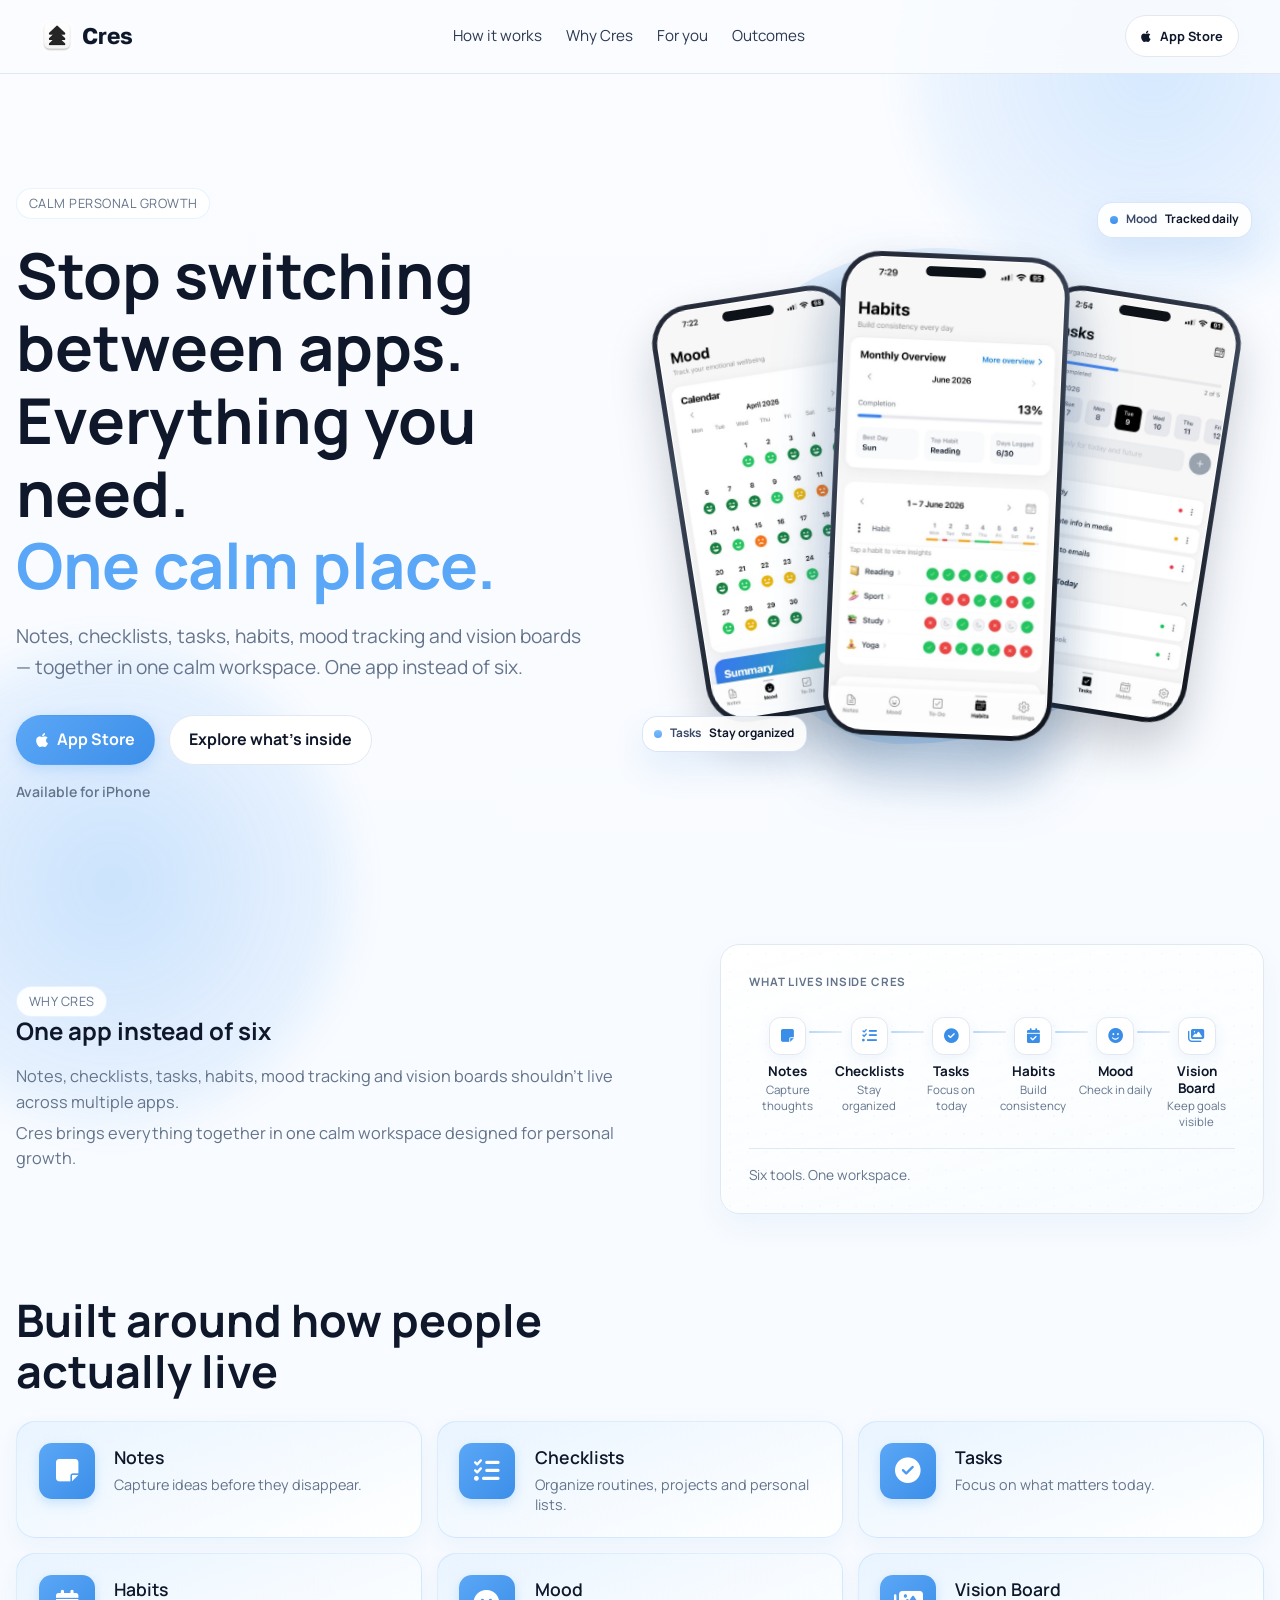
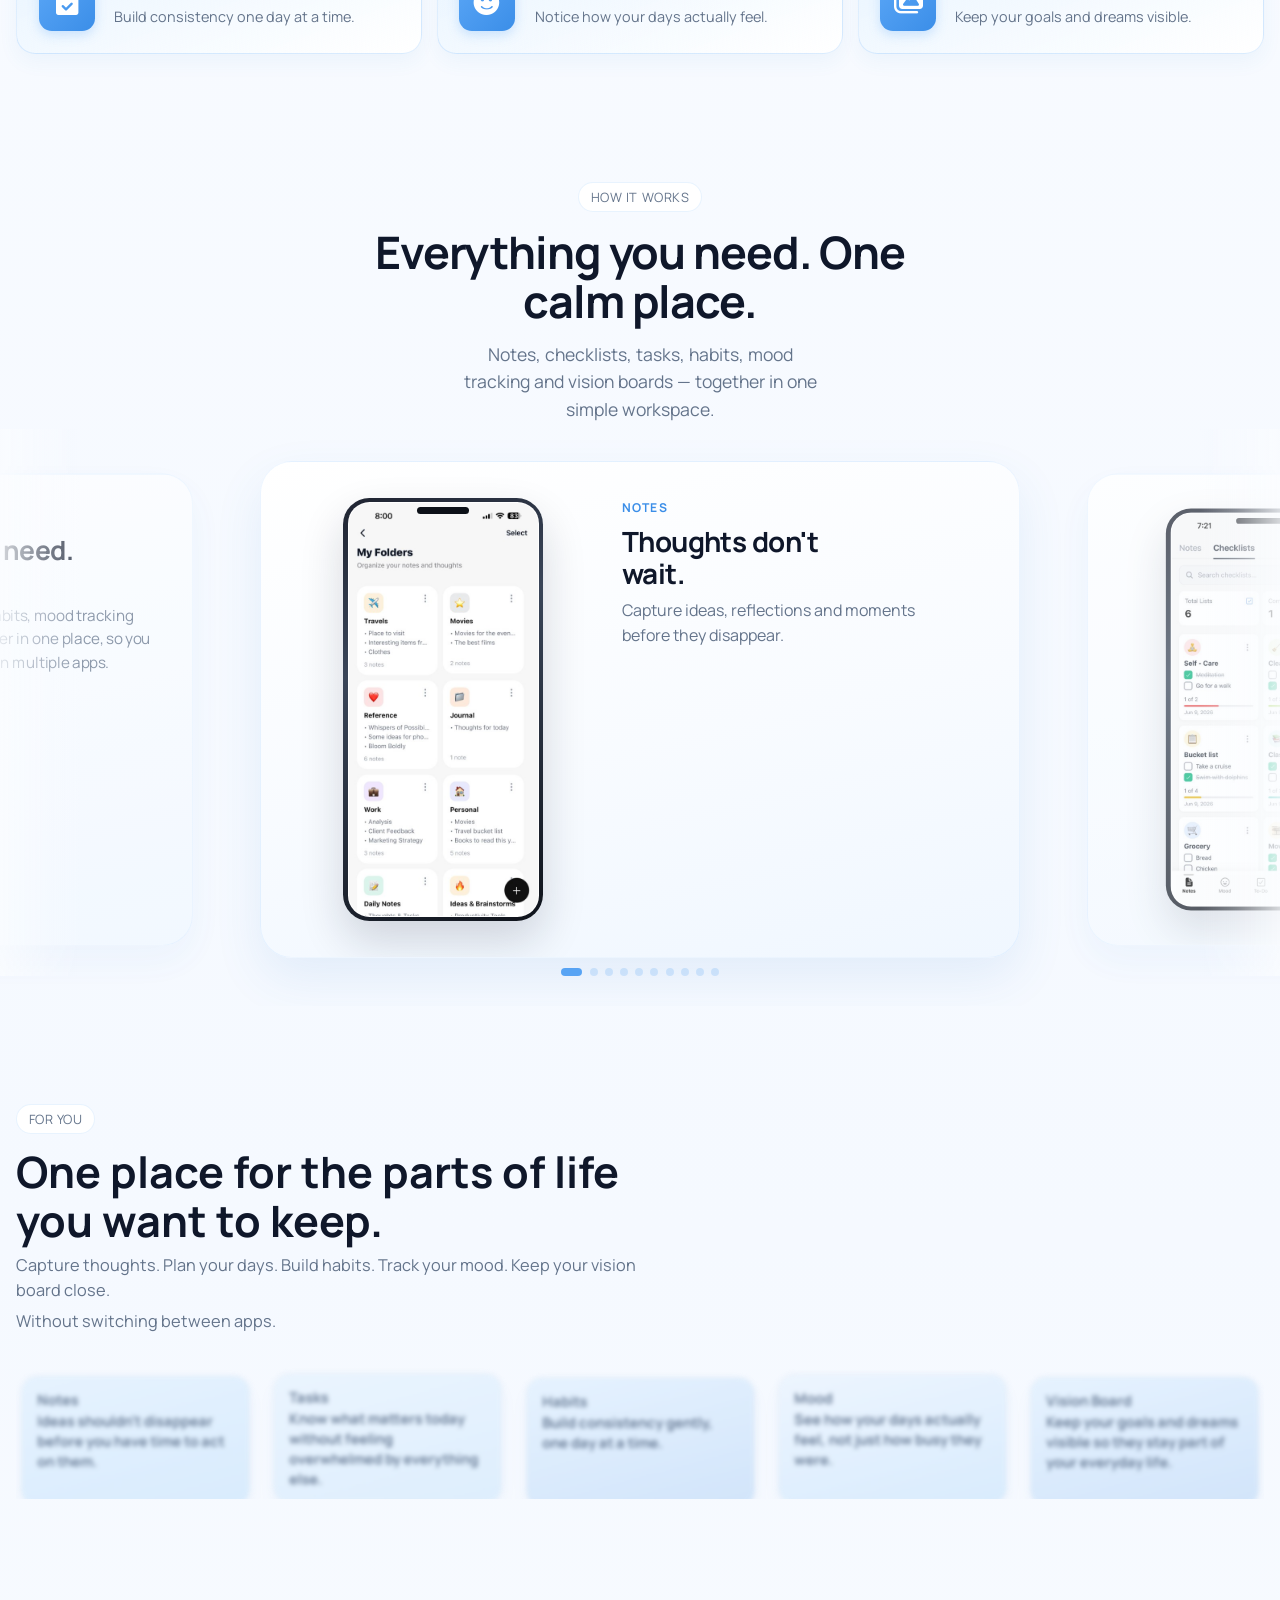
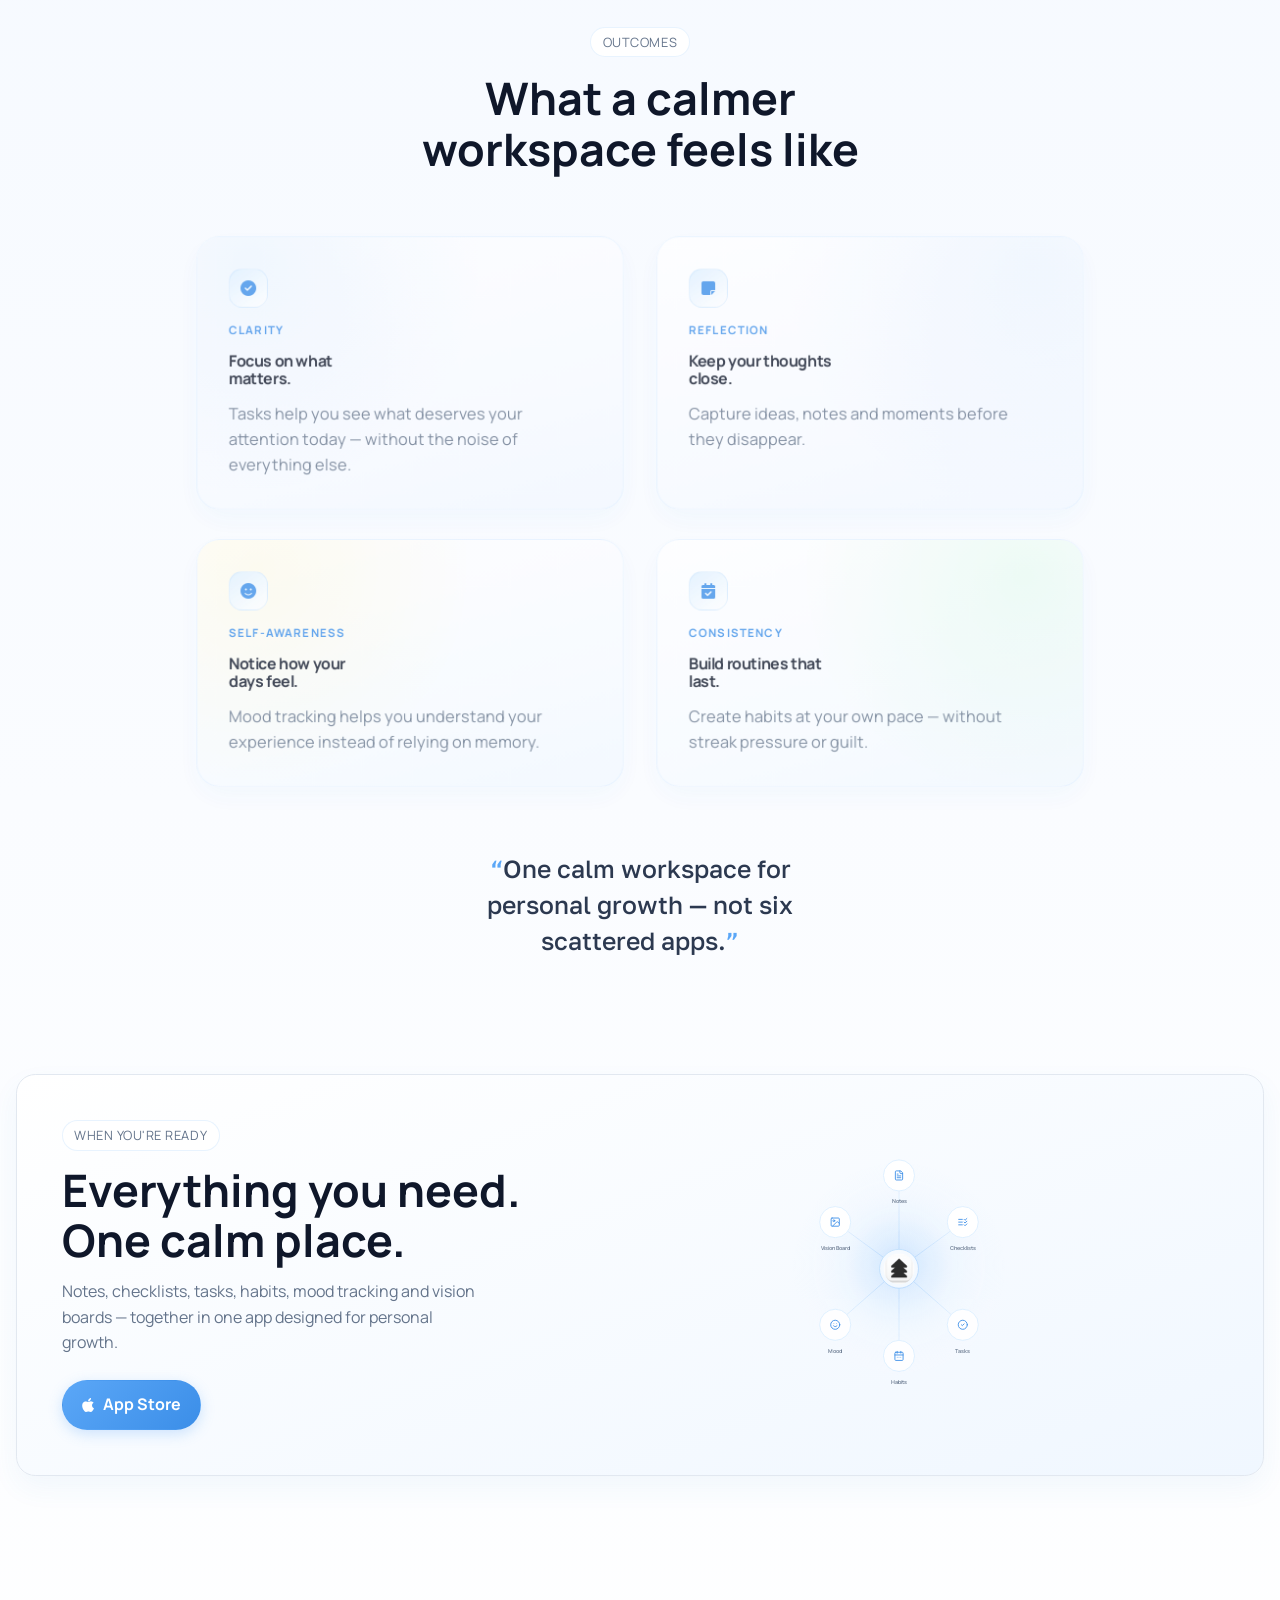
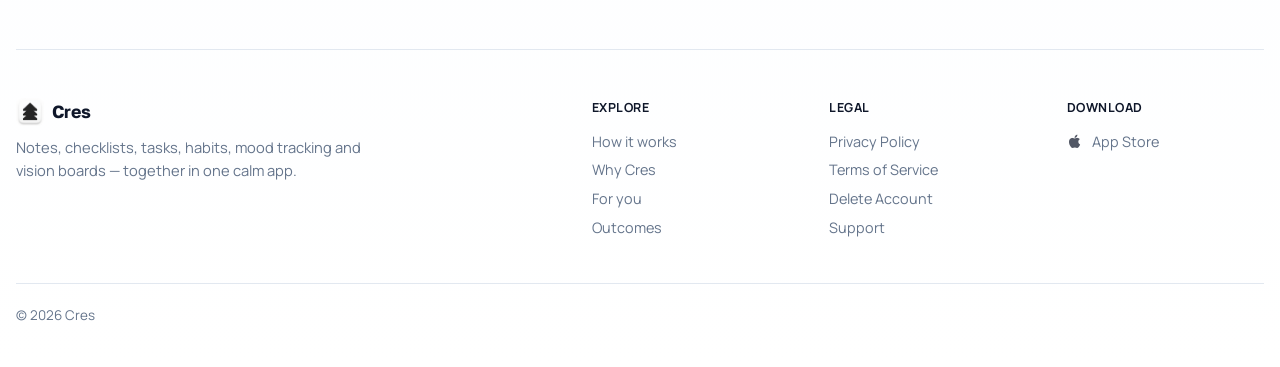
==== commit aa844767: "Add files via upload" ====
--- a/cres_v2/index.html
+++ b/cres_v2/index.html
@@ -8,6 +8,31 @@
       content="Cres brings notes, checklists, tasks, habits, mood tracking and vision boards together in one calm workspace designed for personal growth."
     />
     <meta name="theme-color" content="#5BA7F7" />
+    <script>
+      // Do this before the page is painted: browsers otherwise restore the
+      // previous scroll position before the deferred application script runs.
+      if ('scrollRestoration' in history) {
+        history.scrollRestoration = 'manual';
+      }
+      const scrollToPageTop = () => {
+        const root = document.documentElement;
+        const previousScrollBehavior = root.style.scrollBehavior;
+
+        root.style.scrollBehavior = 'auto';
+        window.scrollTo(0, 0);
+        root.scrollTop = 0;
+        document.body?.scrollTo(0, 0);
+        root.style.scrollBehavior = previousScrollBehavior;
+      };
+
+      scrollToPageTop();
+      // Browser scroll restoration may run after the initial inline script,
+      // especially when returning to the page from the back-forward cache.
+      window.addEventListener('pageshow', () => {
+        scrollToPageTop();
+        requestAnimationFrame(scrollToPageTop);
+      });
+    </script>
     <link rel="canonical" href="https://cres-global.com/" />
     <meta property="og:type" content="website" />
     <meta property="og:site_name" content="Cres" />
@@ -53,7 +78,7 @@
         <a href="#value">Outcomes</a>
       </nav>
       <div class="store-links" aria-label="Download links">
-        <a href="https://apps.apple.com/us/app/cres-life-organizer/id6792547993" data-store="appstore" class="button button-ghost store-button">
+        <a href="https://apps.apple.com/app/id6792547993" data-store="appstore" class="button button-ghost store-button" target="_blank" rel="noopener noreferrer">
           <i class="fa-brands fa-apple" aria-hidden="true"></i>
           App Store
         </a>
@@ -79,7 +104,7 @@
       <a href="#value">Outcomes</a>
       <a href="#cta">Download</a>
       <div class="mobile-nav-stores">
-        <a href="https://apps.apple.com/us/app/cres-life-organizer/id6792547993" data-store="appstore" class="mobile-store-link">
+        <a href="https://apps.apple.com/app/id6792547993" data-store="appstore" class="mobile-store-link" target="_blank" rel="noopener noreferrer">
           <i class="fa-brands fa-apple" aria-hidden="true"></i>
           App Store
         </a>
@@ -99,7 +124,7 @@
             together in one calm workspace. One app instead of six.
           </p>
           <div class="hero-actions">
-            <a href="https://apps.apple.com/us/app/cres-life-organizer/id6792547993" data-store="appstore" class="button">
+            <a href="https://apps.apple.com/app/id6792547993" data-store="appstore" class="button" target="_blank" rel="noopener noreferrer">
               <i class="fa-brands fa-apple" aria-hidden="true"></i>
               App Store
             </a>
@@ -692,7 +717,7 @@
               Notes, checklists, tasks, habits, mood tracking and vision boards — together in one app designed for personal growth.
             </p>
             <div class="cta-actions">
-              <a href="https://apps.apple.com/us/app/cres-life-organizer/id6792547993" data-store="appstore" class="button">
+              <a href="https://apps.apple.com/app/id6792547993" data-store="appstore" class="button" target="_blank" rel="noopener noreferrer">
                 <i class="fa-brands fa-apple" aria-hidden="true"></i>
                 App Store
               </a>
@@ -857,7 +882,7 @@
             <div class="footer-col">
               <p class="footer-col-title">Download</p>
               <nav class="footer-links footer-stores" aria-label="Download Cres">
-                <a href="https://apps.apple.com/us/app/cres-life-organizer/id6792547993" data-store="appstore" class="footer-store-link">
+                <a href="https://apps.apple.com/app/id6792547993" data-store="appstore" class="footer-store-link" target="_blank" rel="noopener noreferrer">
                   <i class="fa-brands fa-apple" aria-hidden="true"></i>
                   App Store
                 </a>
@@ -872,6 +897,6 @@
       </div>
     </footer>
 
-    <script src="script.js?v=20260709" defer></script>
+    <script src="script.js?v=20260730-2" defer></script>
   </body>
 </html>
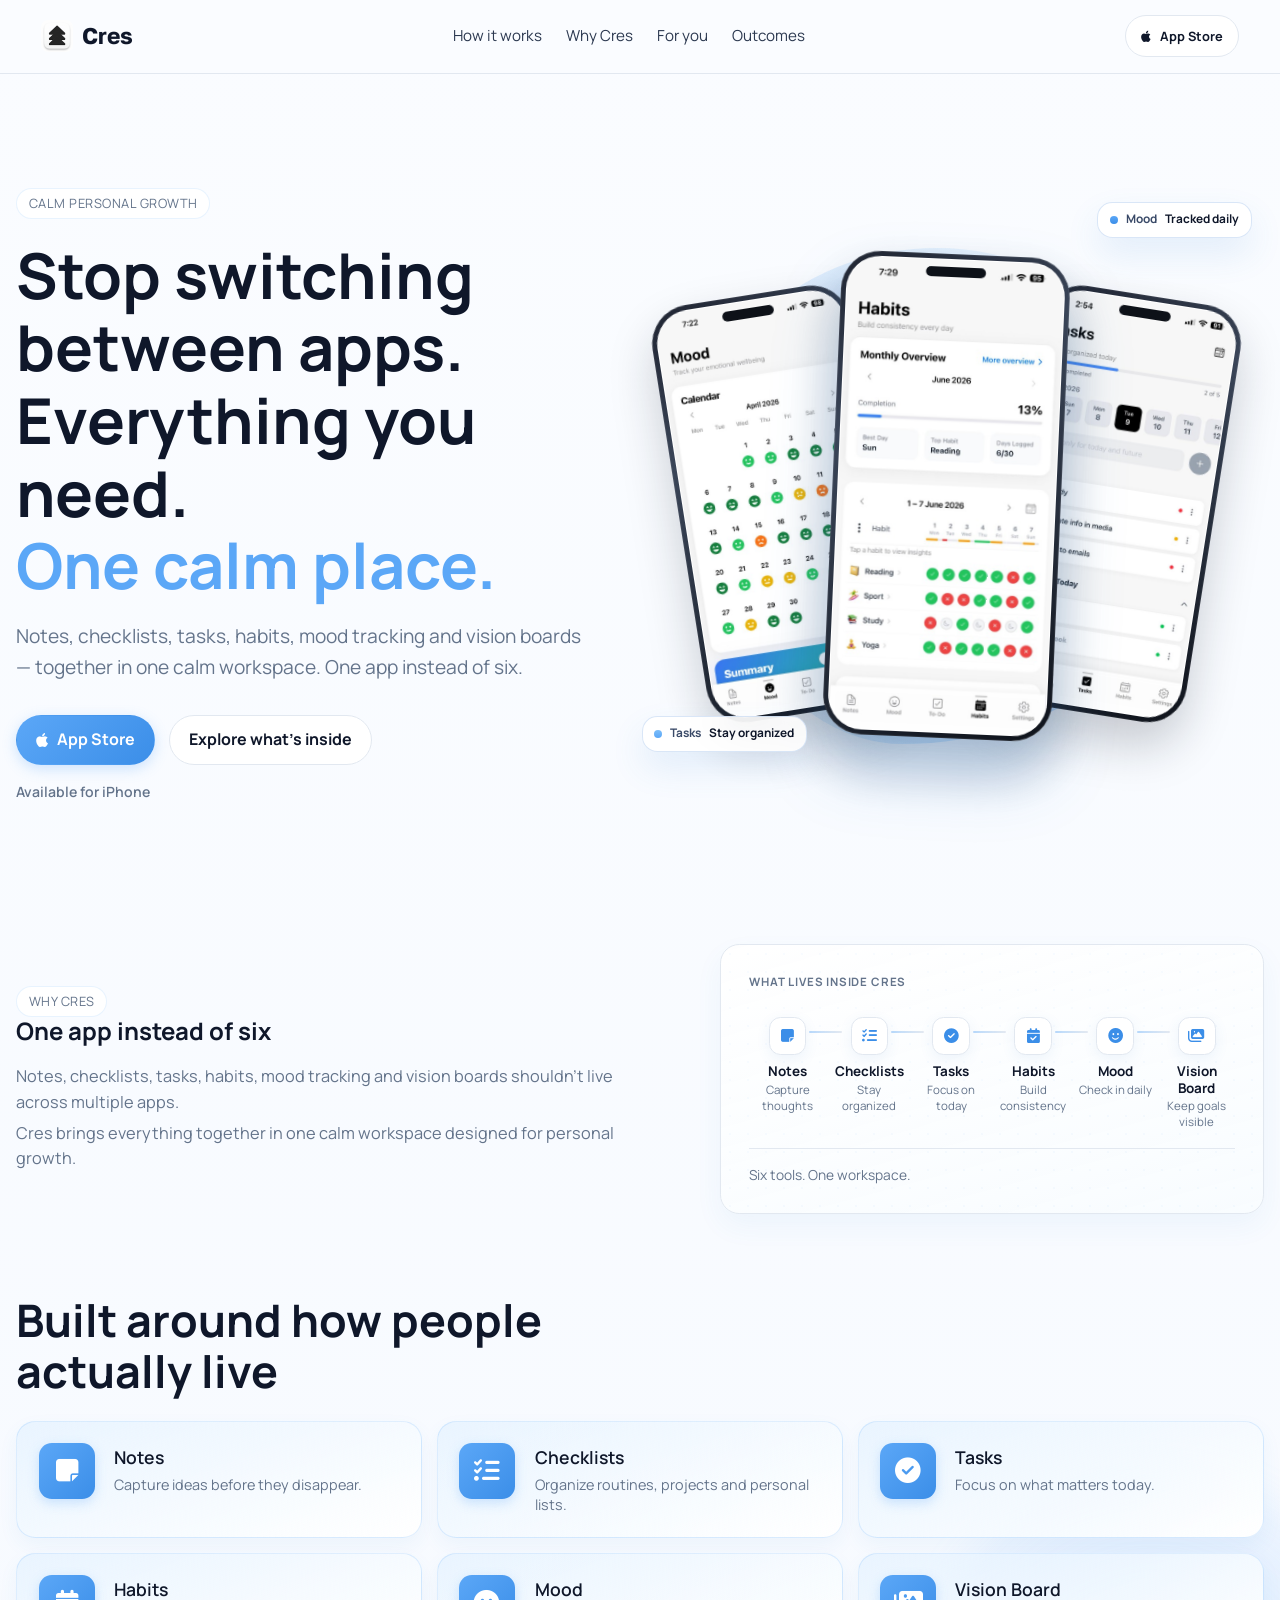
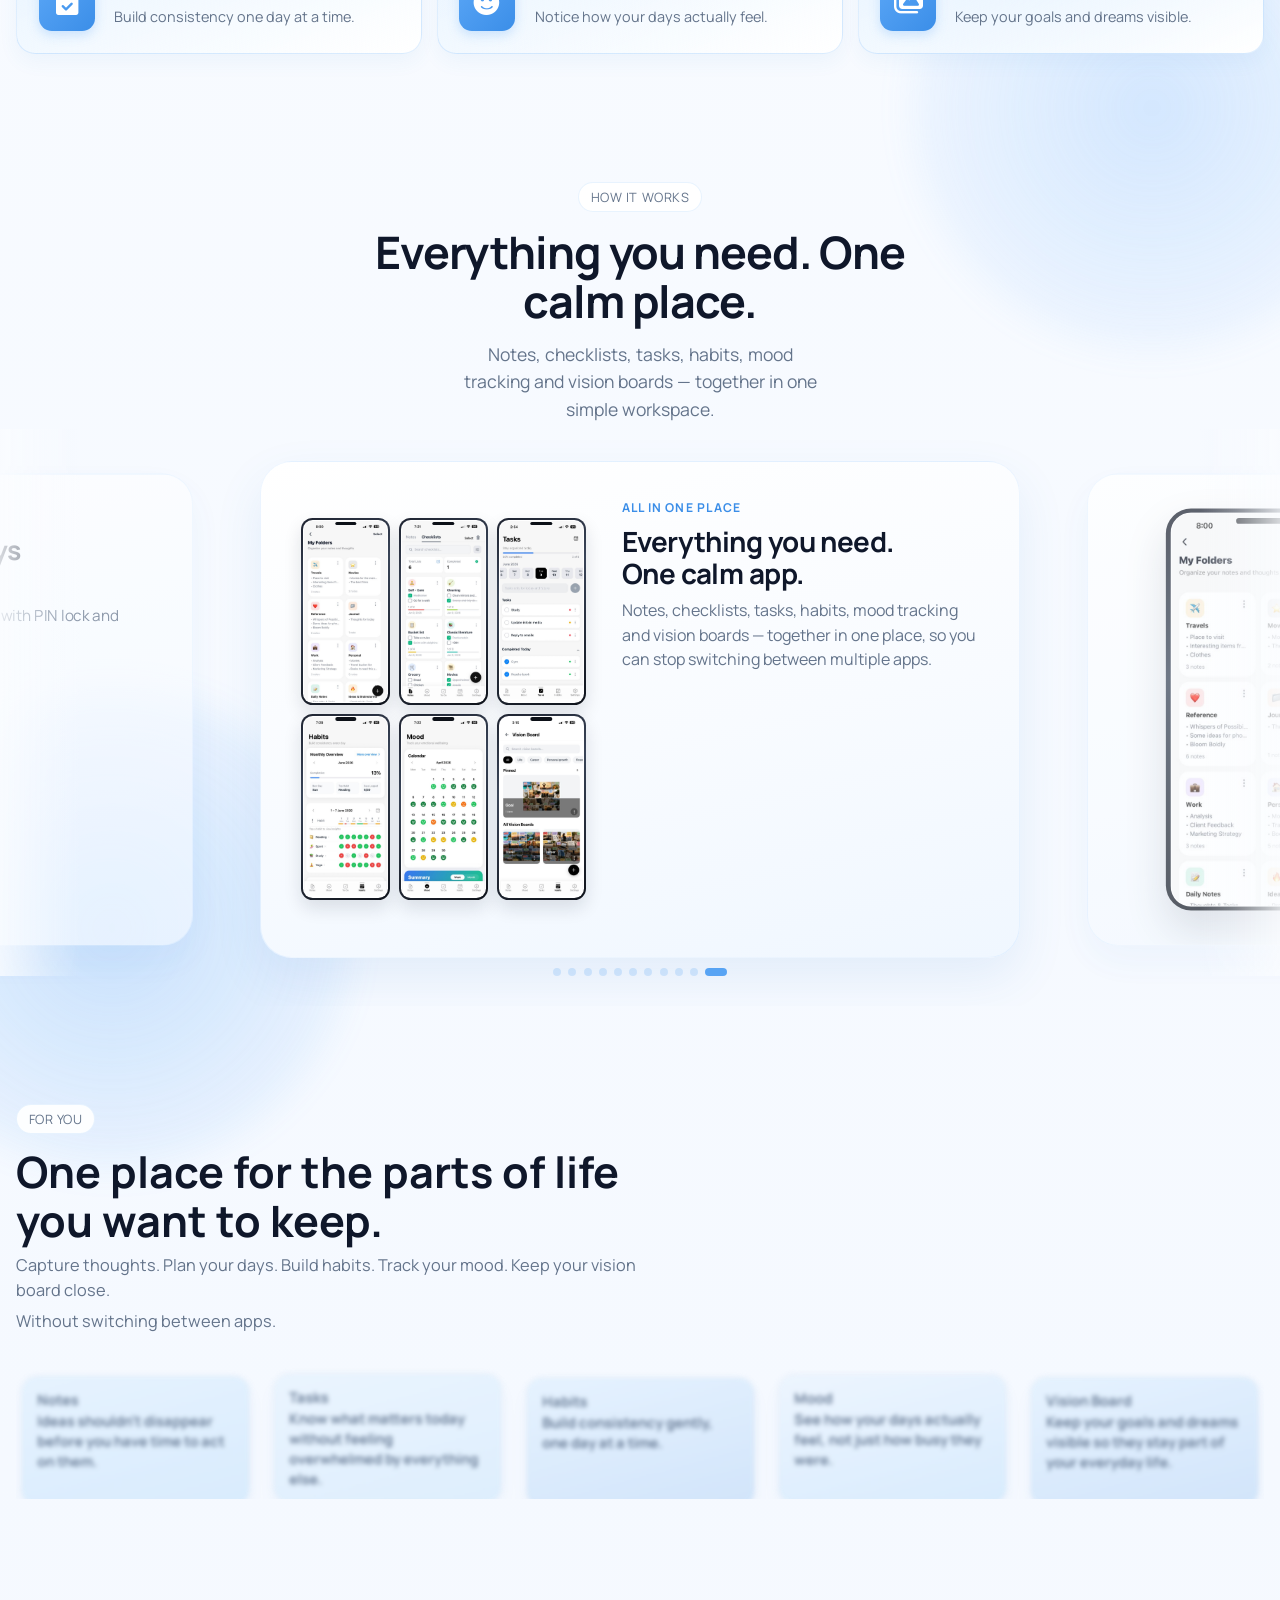
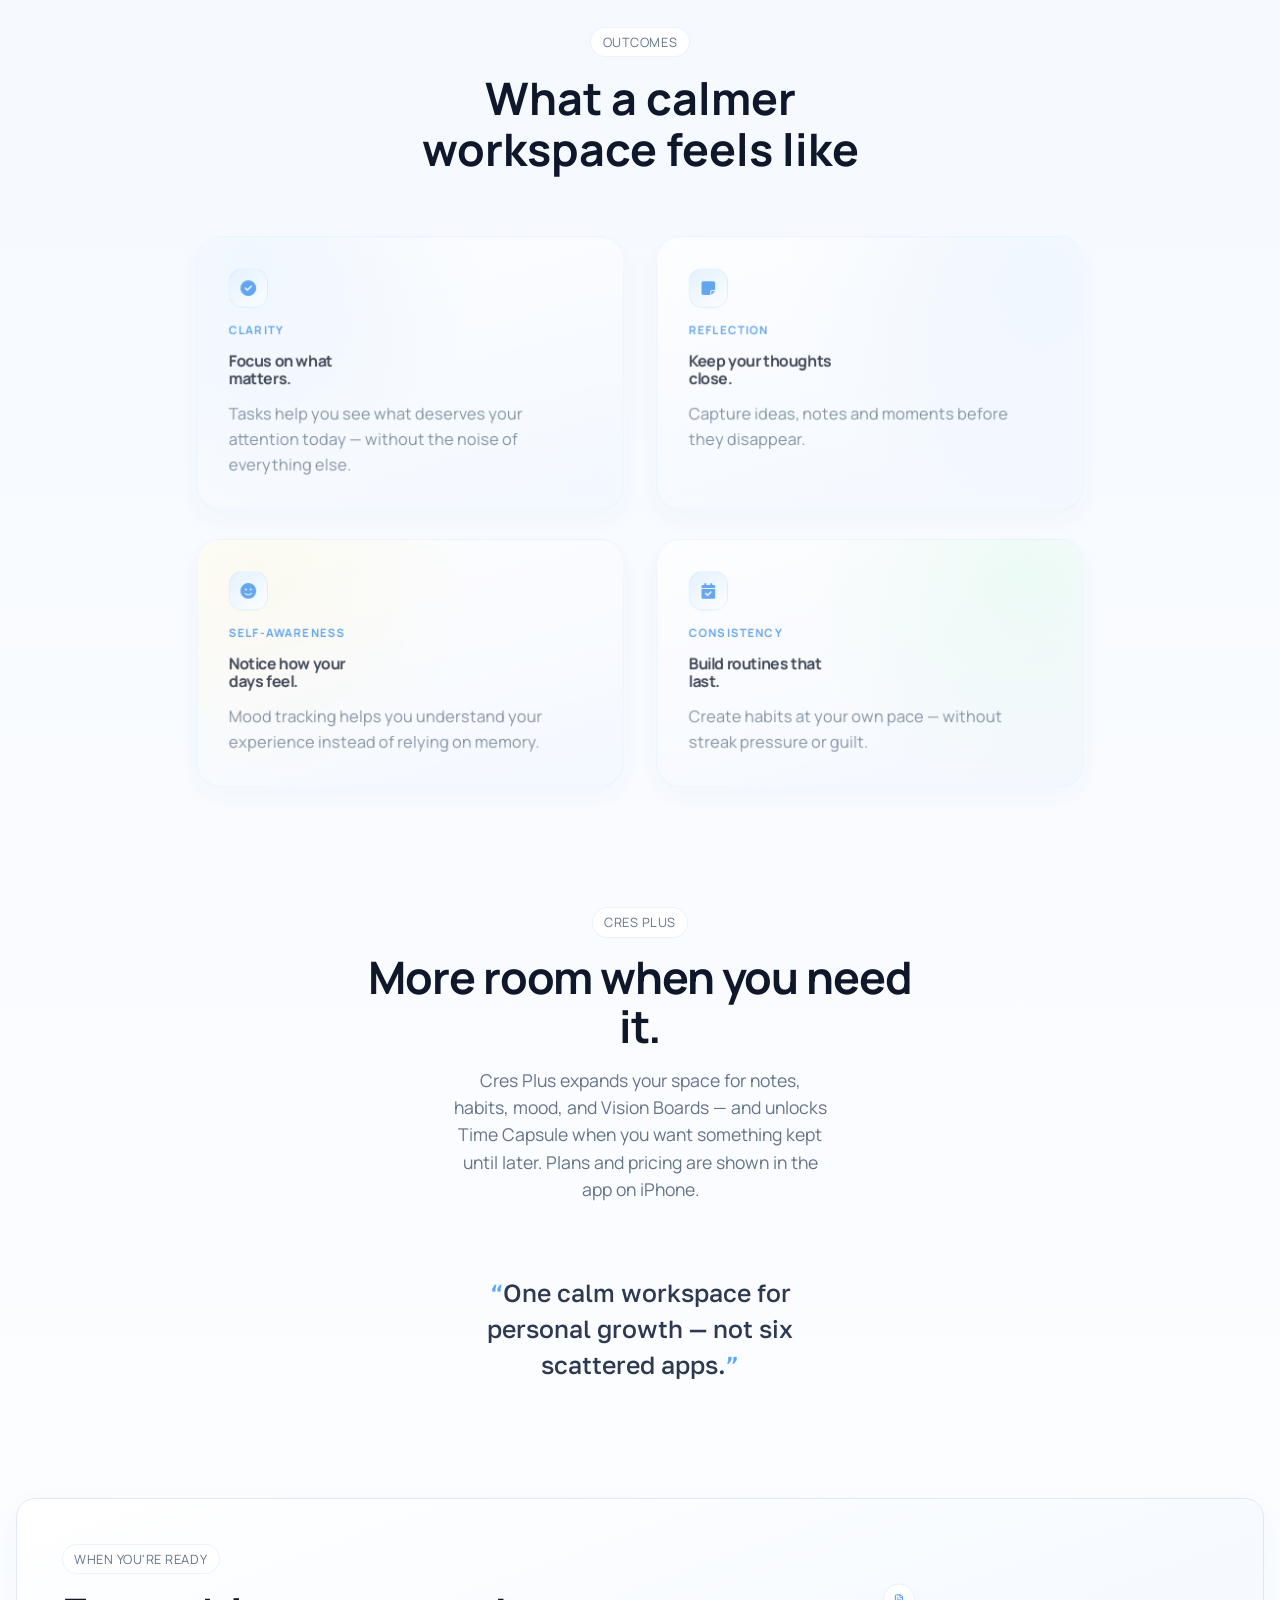
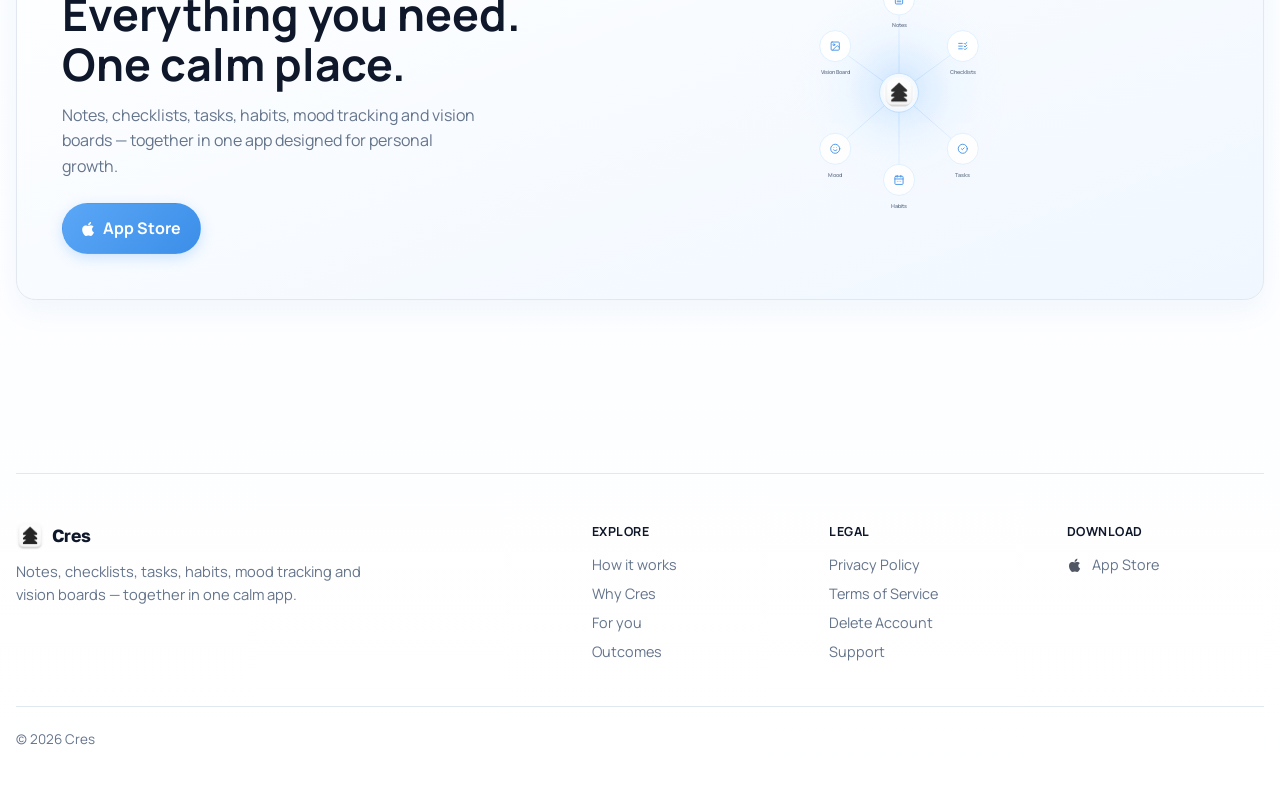
==== commit d898a2e2: "Add files via upload" ====
--- a/cres_v2/index.html
+++ b/cres_v2/index.html
@@ -5,7 +5,7 @@
     <meta name="viewport" content="width=device-width, initial-scale=1.0" />
     <meta
       name="description"
-      content="Cres brings notes, checklists, tasks, habits, mood tracking and vision boards together in one calm workspace designed for personal growth."
+      content="Cres brings notes, checklists, tasks, habits, mood tracking and vision boards together in one calm workspace. Optional Cres Plus adds more space, Time Capsule, and expanded insights."
     />
     <meta name="theme-color" content="#5BA7F7" />
     <script>
@@ -39,7 +39,7 @@
     <meta property="og:title" content="Cres — Personal Growth in One Calm Workspace" />
     <meta
       property="og:description"
-      content="Cres brings notes, checklists, tasks, habits, mood tracking and vision boards together in one calm workspace designed for personal growth."
+      content="Cres brings notes, checklists, tasks, habits, mood tracking and vision boards together in one calm workspace. Optional Cres Plus adds more space, Time Capsule, and expanded insights."
     />
     <meta property="og:image" content="https://cres-global.com/assets/logo.png" />
     <meta property="og:url" content="https://cres-global.com/" />
@@ -47,7 +47,7 @@
     <meta name="twitter:title" content="Cres — Personal Growth in One Calm Workspace" />
     <meta
       name="twitter:description"
-      content="Cres brings notes, checklists, tasks, habits, mood tracking and vision boards together in one calm workspace designed for personal growth."
+      content="Cres brings notes, checklists, tasks, habits, mood tracking and vision boards together in one calm workspace. Optional Cres Plus adds more space, Time Capsule, and expanded insights."
     />
     <meta name="twitter:image" content="https://cres-global.com/assets/logo.png" />
     <title>Cres — Personal Growth in One Calm Workspace</title>
@@ -60,7 +60,7 @@
       rel="stylesheet"
     />
     <link rel="stylesheet" href="https://cdnjs.cloudflare.com/ajax/libs/font-awesome/6.4.0/css/all.min.css" />
-    <link rel="stylesheet" href="styles.css?v=20260709" />
+    <link rel="stylesheet" href="styles.css?v=20261011" />
   </head>
   <body>
     <div class="bg-glow glow-a" aria-hidden="true"></div>
@@ -484,6 +484,33 @@
                     <div class="features-phone-notch" aria-hidden="true"></div>
                     <div class="features-phone-screen">
                       <img
+                        src="assets/app-notes-screen.png"
+                        alt="Cres Time Capsule — seal a note or checklist until a future date"
+                        width="472"
+                        height="1024"
+                        loading="lazy"
+                      />
+                    </div>
+                  </div>
+                </div>
+              </div>
+              <div class="story-slide-copy">
+                <p class="story-slide-label">Time Capsule</p>
+                <h3>Seal it for later.</h3>
+                <p>
+                  Lock a note or checklist until a date you choose. When the day comes, open it again
+                  and rediscover what you left for yourself. Available with Cres Plus.
+                </p>
+              </div>
+            </article>
+
+            <article class="story-slide">
+              <div class="story-slide-visual">
+                <div class="features-phone features-phone--story">
+                  <div class="features-phone-bezel">
+                    <div class="features-phone-notch" aria-hidden="true"></div>
+                    <div class="features-phone-screen">
+                      <img
                         src="assets/app-habit-analytics-screen.png"
                         alt="Cres Habit Analytics — streaks, heatmaps and progress"
                         width="472"
@@ -701,6 +728,18 @@
               Create habits at your own pace — without streak pressure or guilt.
             </p>
           </article>
+        </div>
+      </section>
+
+      <section id="cres-plus" class="section reveal">
+        <div class="section-heading features-heading">
+          <p class="eyebrow">Cres Plus</p>
+          <h2 class="features-title">More room when you need it.</h2>
+          <p class="features-lead">
+            Cres Plus expands your space for notes, habits, mood, and Vision Boards — and unlocks
+            Time Capsule when you want something kept until later. Plans and pricing are shown in the
+            app on iPhone.
+          </p>
         </div>
       </section>
 
@@ -897,6 +936,6 @@
       </div>
     </footer>
 
-    <script src="script.js?v=20260730-2" defer></script>
+    <script src="script.js?v=20261011" defer></script>
   </body>
 </html>
